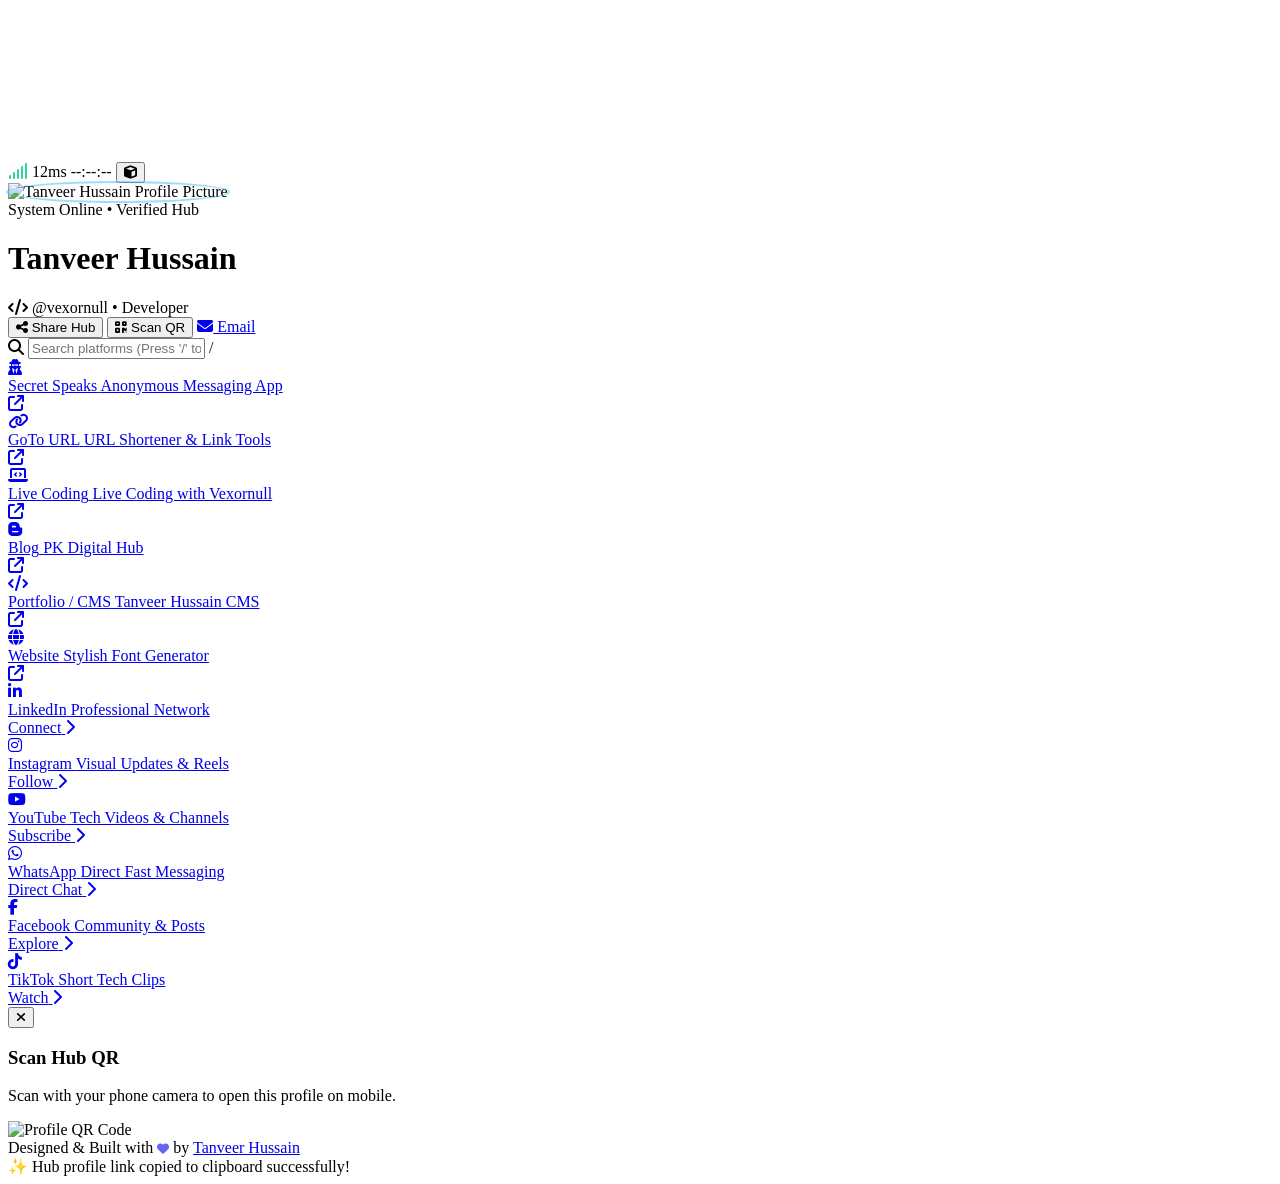
==== index.html @ c0958b60 "Add index.html for portfolio and social hub This commit adds a new HTML file for a personal portfoli" ====
<!DOCTYPE html>
<html lang="en">
<head>
    <meta charset="UTF-8">
    <meta name="viewport" content="width=device-width, initial-scale=1.0, maximum-scale=1.0, user-scalable=no, viewport-fit=cover">
    <meta name="google-site-verification" content="google5421dd5403e0362e" />
    
    <!-- SEO Crawling References -->
    <link rel="sitemap" type="application/xml" title="Sitemap" href="https://vexornull-social-media-profiles.vercel.app/sitemap.xml">

    <!-- Favicon -->
    <link rel="icon" type="image/png" href="https://vexornull.github.io/favicon/favicon.png">
    
    <!-- Complete SEO & Advanced Meta Tags -->
    <title>Tanveer Hussain (@vexornull) - Cyber Social Hub & Portfolio</title>
    <meta name="title" content="Tanveer Hussain (@vexornull) - Cyber Social Hub & Portfolio">
    <meta name="description" content="Connect with Tanveer Hussain (vexornull) across all official social media platforms, channels, and developer networks including GitHub, Facebook, Instagram, WhatsApp, YouTube, TikTok, and LinkedIn.">
    <meta name="keywords" content="Tanveer Hussain, vexornull, social links, developer portfolio, Tanveer web, GitHub vexornull, Facebook vexornull, Instagram vexornull, YouTube vexornull, LinkedIn vexornull, WhatsApp vexornull">
    <meta name="author" content="Tanveer Hussain">
    <meta name="robots" content="index, follow">
    <link rel="canonical" href="https://vexornull-social-media-profiles.vercel.app">

    <!-- Open Graph Meta Tags -->
    <meta property="og:type" content="profile">
    <meta property="og:url" content="https://vexornull-social-media-profiles.vercel.app">
    <meta property="og:title" content="Tanveer Hussain (@vexornull) - Cyber Social Hub">
    <meta property="og:description" content="Official social media profile directory and digital hub for Tanveer Hussain (@vexornull). Connect now!">
    <meta property="og:image" content="https://lh3.googleusercontent.com/d/1QBexpJ2XQtKIgVdkw2FOJU08PLC_7pmH">
    <meta property="profile:username" content="vexornull">

    <!-- Twitter Card Meta Tags -->
    <meta name="twitter:card" content="summary_large_image">
    <meta name="twitter:url" content="https://vexornull-social-media-profiles.vercel.app">
    <meta name="twitter:title" content="Tanveer Hussain (@vexornull) - Cyber Social Hub">
    <meta name="twitter:description" content="Connect with Tanveer Hussain (@vexornull) across all official channels.">
    <meta name="twitter:image" content="https://lh3.googleusercontent.com/d/1QBexpJ2XQtKIgVdkw2FOJU08PLC_7pmH">

    <!-- Schema.org Structured Data -->
    <script type="application/ld+json">
    {
      "@context": "https://schema.org",
      "@type": "Person",
      "name": "Tanveer Hussain",
      "alternateName": "vexornull",
      "url": "https://vexornull-social-media-profiles.vercel.app",
      "image": "https://lh3.googleusercontent.com/d/1QBexpJ2XQtKIgVdkw2FOJU08PLC_7pmH",
      "sameAs": [
        "https://github.com/vexornull",
        "https://facebook.com/vexornull",
        "https://instagram.com/vexornull",
        "https://youtube.com/@vexornull",
        "https://tiktok.com/@vexornull",
        "https://linkedin.com/in/vexornull"
      ],
      "jobTitle": "Web Developer",
      "worksFor": {
        "@type": "Organization",
        "name": "Tanveer Web"
      }
    }
    </script>

    <!-- FontAwesome & Google Fonts -->
    <link rel="stylesheet" href="https://cdnjs.cloudflare.com/ajax/libs/font-awesome/6.4.0/css/all.min.css">
    <link rel="preconnect" href="https://fonts.googleapis.com">
    <link rel="preconnect" href="https://fonts.gstatic.com" crossorigin>
    <link href="https://fonts.googleapis.com/css2?family=Inter:wght@300;400;500;600&family=Outfit:wght@400;500;600;700;800&family=JetBrains+Mono:wght@400;600&display=swap" rel="stylesheet">

    <!-- Linked CSS -->
    <link rel="stylesheet" href="style.css">

    <!-- Strict Rhythm-Matched Visualizer Styles -->
    <style>
        /* Profile Image Container Styling */
        .profile-img-container {
            position: relative;
            display: inline-block;
        }

        /* Primary Core Ring - Exact base fit with instant transient snap */
        .avatar-ring {
            position: absolute;
            top: -2px;
            left: -2px;
            right: -2px;
            bottom: -2px;
            border-radius: 50%;
            pointer-events: none;
            border: 2px solid rgba(56, 189, 248, 0.5);
            transition: transform 0.01s cubic-bezier(0, 0.8, 0.2, 1), box-shadow 0.01s ease-out, border-color 0.15s ease;
            will-change: transform, box-shadow, border-color;
            z-index: 3;
        }

        /* Secondary Rhythm Echo Ring */
        .avatar-ring-echo {
            position: absolute;
            top: -6px;
            left: -6px;
            right: -6px;
            bottom: -6px;
            border-radius: 50%;
            pointer-events: none;
            border: 1px dashed rgba(168, 85, 247, 0.4);
            transition: transform 0.02s cubic-bezier(0, 0.8, 0.2, 1), opacity 0.02s ease-out;
            will-change: transform, opacity;
            z-index: 2;
            opacity: 0;
        }

        /* Ambient Pulse Aura */
        .avatar-ring-aura {
            position: absolute;
            top: -12px;
            left: -12px;
            right: -12px;
            bottom: -12px;
            border-radius: 50%;
            pointer-events: none;
            border: 1px solid rgba(56, 189, 248, 0.15);
            transition: transform 0.03s ease-out, opacity 0.03s ease-out;
            z-index: 1;
            opacity: 0;
        }

        /* Active Rhythm States */
        .avatar-ring.playing {
            border-color: #38bdf8;
        }
        .avatar-ring-echo.playing {
            opacity: 0.75;
        }
        .avatar-ring-aura.playing {
            opacity: 0.4;
        }
    </style>
</head>
<body>

    <!-- Codex Credential Background Canvas & Layers -->
    <canvas id="codexCanvas" class="codex-canvas"></canvas>
    <div class="mouse-spotlight" id="mouseSpotlight"></div>
    <div class="space-vignette"></div>
    <div class="cyber-grid"></div>

    <!-- Floating Top Telemetry Bar -->
    <div class="telemetry-bar">
        <span class="tele-item"><i class="fa-solid fa-signal" style="color: #34d399;"></i> <span id="pingRate">12ms</span></span>
        <span class="tele-item" id="liveClock">--:--:--</span>
        <button class="fx-toggle" onclick="toggleEffects()" title="Toggle Matrix FX">
            <i class="fa-solid fa-cube" id="fxIcon"></i>
        </button>
    </div>

    <!-- Hidden Background Audio Player (CORS enabled for spectrum analysis) -->
    <audio id="bgMusic" autoplay loop crossorigin="anonymous" style="display: none;">
        <source src="https://files.catbox.moe/kxza27.mp3" type="audio/mpeg">
        Aapka browser audio element support nahi karta.
    </audio>

    <div class="container">
        <!-- Profile Header Component -->
        <div class="profile-card">
            <div class="profile-img-container" onclick="triggerAvatarEasterEgg()">
                <img src="https://lh3.googleusercontent.com/d/1QBexpJ2XQtKIgVdkw2FOJU08PLC_7pmH" alt="Tanveer Hussain Profile Picture">
                <div class="avatar-ring" id="avatarRing"></div>
                <div class="avatar-ring-echo" id="avatarRingEcho"></div>
                <div class="avatar-ring-aura" id="avatarRingAura"></div>
            </div>
            
            <div class="status-badge">
                <span class="status-dot"></span> <span id="statusText">System Online • Verified Hub</span>
            </div>

            <h1 class="profile-name">Tanveer Hussain</h1>
            
            <div class="profile-handle" onclick="copyHandle()" title="Click to copy handle">
                <i class="fa-solid fa-code"></i> @vexornull <span class="divider">•</span> <span id="localGreeting">Developer</span>
            </div>
            
            <!-- Quick Action Buttons -->
            <div class="action-buttons">
                <button class="btn-action" onclick="copyProfileLink()">
                    <i class="fa-solid fa-share-nodes"></i> Share Hub
                </button>
                <button class="btn-action" onclick="openQrModal()">
                    <i class="fa-solid fa-qrcode"></i> Scan QR
                </button>
                <a href="mailto:inquiry.iconnect.social@gmail.com" class="btn-action">
                    <i class="fa-solid fa-envelope"></i> Email
                </a>
            </div>
        </div>

        <!-- Real-time Link Search Bar -->
        <div class="search-box">
            <i class="fa-solid fa-magnifying-glass"></i>
            <input type="text" id="searchInput" placeholder="Search platforms (Press '/' to focus)..." onkeyup="filterLinks()">
            <span class="search-shortcut">/</span>
        </div>

        <!-- Social Media Links Directory -->
        <div class="links-list" id="linksList">
            <a href="https://secret-speaks.vercel.app/" target="_blank" rel="noopener noreferrer" class="social-link secret-speaks" data-name="secret speaks anonymous messaging web app">
                <div class="link-content">
                    <i class="fa-solid fa-user-secret brand-icon"></i>
                    <div class="link-text-group">
                        <span class="link-title">Secret Speaks</span>
                        <span class="link-subtitle">Anonymous Messaging App</span>
                    </div>
                </div>
                <div class="link-action">
                    <i class="fa-solid fa-arrow-up-right-from-square action-icon"></i>
                </div>
            </a>

            <a href="https://goto-url.vercel.app/" target="_blank" rel="noopener noreferrer" class="social-link goto-url" data-name="goto url shortener website">
                <div class="link-content">
                    <i class="fa-solid fa-link brand-icon"></i>
                    <div class="link-text-group">
                        <span class="link-title">GoTo URL</span>
                        <span class="link-subtitle">URL Shortener & Link Tools</span>
                    </div>
                </div>
                <div class="link-action">
                    <i class="fa-solid fa-arrow-up-right-from-square action-icon"></i>
                </div>
            </a>

            <a href="https://live-coding-with-vexornull.vercel.app/" target="_blank" rel="noopener noreferrer" class="social-link live-coding" data-name="live coding with vexornull website">
                <div class="link-content">
                    <i class="fa-solid fa-laptop-code brand-icon"></i>
                    <div class="link-text-group">
                        <span class="link-title">Live Coding</span>
                        <span class="link-subtitle">Live Coding with Vexornull</span>
                    </div>
                </div>
                <div class="link-action">
                    <i class="fa-solid fa-arrow-up-right-from-square action-icon"></i>
                </div>
            </a>
            
            <a href="https://pk-digitalhub.blogspot.com/" target="_blank" rel="noopener noreferrer" class="social-link blog" data-name="pk digital hub blog">
                <div class="link-content">
                    <i class="fa-brands fa-blogger-b brand-icon"></i>
                    <div class="link-text-group">
                        <span class="link-title">Blog</span>
                        <span class="link-subtitle">PK Digital Hub</span>
                    </div>
                </div>
                <div class="link-action">
                    <i class="fa-solid fa-arrow-up-right-from-square action-icon"></i>
                </div>
            </a>
            
            <a href="https://tanveer-hussain-cms.vercel.app/" target="_blank" rel="noopener noreferrer" class="social-link portfolio" data-name="tanveer hussain cms website">
                <div class="link-content">
                    <i class="fa-solid fa-code brand-icon"></i>
                    <div class="link-text-group">
                        <span class="link-title">Portfolio / CMS</span>
                        <span class="link-subtitle">Tanveer Hussain CMS</span>
                    </div>
                </div>
                <div class="link-action">
                    <i class="fa-solid fa-arrow-up-right-from-square action-icon"></i>
                </div>
            </a>

            <a href="https://stylish-font-with-vexornull.vercel.app/" target="_blank" rel="noopener noreferrer" class="social-link website" data-name="stylish font generator website">
                <div class="link-content">
                    <i class="fa-solid fa-globe brand-icon"></i>
                    <div class="link-text-group">
                        <span class="link-title">Website</span>
                        <span class="link-subtitle">Stylish Font Generator</span>
                    </div>
                </div>
                <div class="link-action">
                    <i class="fa-solid fa-arrow-up-right-from-square action-icon"></i>
                </div>
            </a>

            <a href="https://linkedin.com/in/vexornull" target="_blank" rel="noopener noreferrer" class="social-link linkedin" data-name="linkedin professional network jobs">
                <div class="link-content">
                    <i class="fa-brands fa-linkedin-in brand-icon"></i>
                    <div class="link-text-group">
                        <span class="link-title">LinkedIn</span>
                        <span class="link-subtitle">Professional Network</span>
                    </div>
                </div>
                <div class="link-right">
                    <span class="badge-action">Connect</span>
                    <i class="fa-solid fa-chevron-right link-arrow"></i>
                </div>
            </a>

            <a href="https://instagram.com/vexornull" target="_blank" rel="noopener noreferrer" class="social-link instagram" data-name="instagram photos reels visual updates">
                <div class="link-content">
                    <i class="fa-brands fa-instagram brand-icon"></i>
                    <div class="link-text-group">
                        <span class="link-title">Instagram</span>
                        <span class="link-subtitle">Visual Updates & Reels</span>
                    </div>
                </div>
                <div class="link-right">
                    <span class="badge-action">Follow</span>
                    <i class="fa-solid fa-chevron-right link-arrow"></i>
                </div>
            </a>

            <a href="https://youtube.com/@vexornull" target="_blank" rel="noopener noreferrer" class="social-link youtube" data-name="youtube videos media channels">
                <div class="link-content">
                    <i class="fa-brands fa-youtube brand-icon"></i>
                    <div class="link-text-group">
                        <span class="link-title">YouTube</span>
                        <span class="link-subtitle">Tech Videos & Channels</span>
                    </div>
                </div>
                <div class="link-right">
                    <span class="badge-action">Subscribe</span>
                    <i class="fa-solid fa-chevron-right link-arrow"></i>
                </div>
            </a>

            <a href="https://wa.me/+923229522470" target="_blank" rel="noopener noreferrer" class="social-link whatsapp" data-name="whatsapp chat direct contact message">
                <div class="link-content">
                    <i class="fa-brands fa-whatsapp brand-icon"></i>
                    <div class="link-text-group">
                        <span class="link-title">WhatsApp</span>
                        <span class="link-subtitle">Direct Fast Messaging</span>
                    </div>
                </div>
                <div class="link-right">
                    <span class="badge-action">Direct Chat</span>
                    <i class="fa-solid fa-chevron-right link-arrow"></i>
                </div>
            </a>

            <a href="https://facebook.com/vexornull" target="_blank" rel="noopener noreferrer" class="social-link facebook" data-name="facebook community feed posts">
                <div class="link-content">
                    <i class="fa-brands fa-facebook-f brand-icon"></i>
                    <div class="link-text-group">
                        <span class="link-title">Facebook</span>
                        <span class="link-subtitle">Community & Posts</span>
                    </div>
                </div>
                <div class="link-right">
                    <span class="badge-action">Explore</span>
                    <i class="fa-solid fa-chevron-right link-arrow"></i>
                </div>
            </a>

            <a href="https://tiktok.com/@vexornull" target="_blank" rel="noopener noreferrer" class="social-link tiktok" data-name="tiktok short clips videos">
                <div class="link-content">
                    <i class="fa-brands fa-tiktok brand-icon"></i>
                    <div class="link-text-group">
                        <span class="link-title">TikTok</span>
                        <span class="link-subtitle">Short Tech Clips</span>
                    </div>
                </div>
                <div class="link-right">
                    <span class="badge-action">Watch</span>
                    <i class="fa-solid fa-chevron-right link-arrow"></i>
                </div>
            </a>

            <!-- Fallback No Results Message -->
            <div id="noResults" class="no-results" style="display: none;">
                <i class="fa-solid fa-ghost"></i>
                <p>No platform matching your query found.</p>
            </div>
        </div>
    </div>

    <!-- QR Code Modal -->
    <div id="qrModal" class="modal-overlay" onclick="closeQrModal(event)">
        <div class="modal-card">
            <button class="modal-close" onclick="closeQrModal(event)"><i class="fa-solid fa-xmark"></i></button>
            <h3>Scan Hub QR</h3>
            <p>Scan with your phone camera to open this profile on mobile.</p>
            <div class="qr-box">
                <img id="qrImage" src="" alt="Profile QR Code">
            </div>
        </div>
    </div>

    <!-- Footer Credit -->
    <footer>
        Designed & Built with <i class="fa-solid fa-heart" style="color: #6366f1; font-size: 0.75rem;"></i> by <a href="https://instagram.com/vexornull" target="_blank" rel="noopener noreferrer">Tanveer Hussain</a>
    </footer>

    <!-- Toast Alert Notification -->
    <div id="toast" class="toast">✨ Hub profile link copied to clipboard successfully!</div>

    <!-- Linked External Script -->
    <script src="script.js"></script>

    <!-- Instant Rhythm-Matched Audio Visualizer Script -->
    <script>
        const audio = document.getElementById('bgMusic');
        const avatarRing = document.getElementById('avatarRing');
        const avatarRingEcho = document.getElementById('avatarRingEcho');
        const avatarRingAura = document.getElementById('avatarRingAura');

        let audioCtx, analyser, dataArray, source, isAudioInitialized = false;
        let currentScale = 1;
        let currentEchoScale = 1;
        let currentAuraScale = 1;

        function initAudioVisualizer() {
            if (isAudioInitialized) return;
            try {
                const AudioContext = window.AudioContext || window.webkitAudioContext;
                audioCtx = new AudioContext();
                
                analyser = audioCtx.createAnalyser();
                source = audioCtx.createMediaElementSource(audio);
                
                source.connect(analyser);
                analyser.connect(audioCtx.destination);
                
                // Fast FFT size and low smoothing for zero-lag rhythm match
                analyser.fftSize = 128;
                analyser.smoothingTimeConstant = 0.25; 
                
                const bufferLength = analyser.frequencyBinCount;
                dataArray = new Uint8Array(bufferLength);
                
                isAudioInitialized = true;
                visualizeRhythmSync();
            } catch (e) {
                console.log("Audio Context initialization error:", e);
            }
        }

        function visualizeRhythmSync() {
            if (!audio.paused && analyser) {
                analyser.getByteFrequencyData(dataArray);
                
                // Target exact bass/kick frequency bins (0 to 4) for direct rhythm match
                let bassSum = 0;
                let bassRange = 4;
                for (let i = 0; i < bassRange; i++) {
                    bassSum += dataArray[i];
                }
                let bassAvg = bassSum / bassRange;
                
                // Mid frequencies for color shift
                let midSum = 0;
                for (let i = 8; i < 20; i++) {
                    midSum += dataArray[i];
                }
                let midAvg = midSum / 12;

                // Direct responsive scaling (Instant snap on beat hit, quick recovery)
                let targetScale = 1 + (bassAvg / 255) * 0.16;
                let targetEchoScale = 1 + (bassAvg / 255) * 0.24;
                let targetAuraScale = 1 + (bassAvg / 255) * 0.32;

                // Fast attack, smooth decay (Ensures exact beat alignment)
                let attackFactor = 0.7; // Fast jump
                let decayFactor = 0.25;  // Smooth return

                currentScale += (targetScale - currentScale) * (targetScale > currentScale ? attackFactor : decayFactor);
                currentEchoScale += (targetEchoScale - currentEchoScale) * (targetEchoScale > currentEchoScale ? attackFactor : decayFactor);
                currentAuraScale += (targetAuraScale - currentAuraScale) * (targetAuraScale > currentAuraScale ? attackFactor : decayFactor);

                // Aesthetic Electric Cyan & Violet Color Sync
                let red = Math.floor(56 + (midAvg / 255) * 90);
                let green = Math.floor(189 - (midAvg / 255) * 60);
                let blue = Math.floor(248);
                let rhythmColor = `rgb(${red}, ${green}, ${blue})`;

                let shadowBlur = 6 + (bassAvg / 255) * 22;
                let opacity = 0.5 + (bassAvg / 255) * 0.5;

                // Apply to Core Ring
                avatarRing.style.transform = `scale(${currentScale})`;
                avatarRing.style.borderColor = rhythmColor;
                avatarRing.style.boxShadow = `
                    0 0 ${shadowBlur}px rgba(${red}, ${green}, ${blue}, ${opacity}), 
                    0 0 ${shadowBlur * 1.5}px rgba(168, 85, 247, ${opacity * 0.6}),
                    inset 0 0 ${shadowBlur * 0.3}px rgba(${red}, ${green}, ${blue}, ${opacity * 0.5})
                `;
                avatarRing.classList.add('playing');

                // Apply to Echo Ring
                avatarRingEcho.style.transform = `scale(${currentEchoScale})`;
                avatarRingEcho.style.borderColor = `rgba(168, 85, 247, ${opacity * 0.7})`;
                avatarRingEcho.classList.add('playing');

                // Apply to Aura
                avatarRingAura.style.transform = `scale(${currentAuraScale})`;
                avatarRingAura.style.borderColor = `rgba(${red}, ${green}, ${blue}, ${opacity * 0.35})`;
                avatarRingAura.classList.add('playing');
            } else {
                currentScale += (1 - currentScale) * 0.1;
                currentEchoScale += (1 - currentEchoScale) * 0.1;
                currentAuraScale += (1 - currentAuraScale) * 0.1;

                avatarRing.style.transform = `scale(${currentScale})`;
                avatarRing.style.boxShadow = 'none';
                avatarRing.style.borderColor = 'rgba(56, 189, 248, 0.5)';
                avatarRing.classList.remove('playing');

                avatarRingEcho.style.transform = `scale(${currentEchoScale})`;
                avatarRingEcho.classList.remove('playing');

                avatarRingAura.style.transform = `scale(${currentAuraScale})`;
                avatarRingAura.classList.remove('playing');
            }
            
            requestAnimationFrame(visualizeRhythmSync);
        }

        audio.addEventListener('play', () => {
            if (audioCtx && audioCtx.state === 'suspended') {
                audioCtx.resume();
            }
            initAudioVisualizer();
        });

        window.addEventListener('DOMContentLoaded', () => {
            audio.volume = 0.8;
            audio.play().then(() => {
                initAudioVisualizer();
            }).catch(() => {
                console.log("Autoplay waiting for user interaction.");
            });
        });

        document.body.addEventListener('click', function once() {
            if (audio.paused) {
                audio.play().then(() => {
                    initAudioVisualizer();
                });
            } else if (audioCtx && audioCtx.state === 'suspended') {
                audioCtx.resume();
            }
        }, { once: true });
    </script>
</body>
</html>
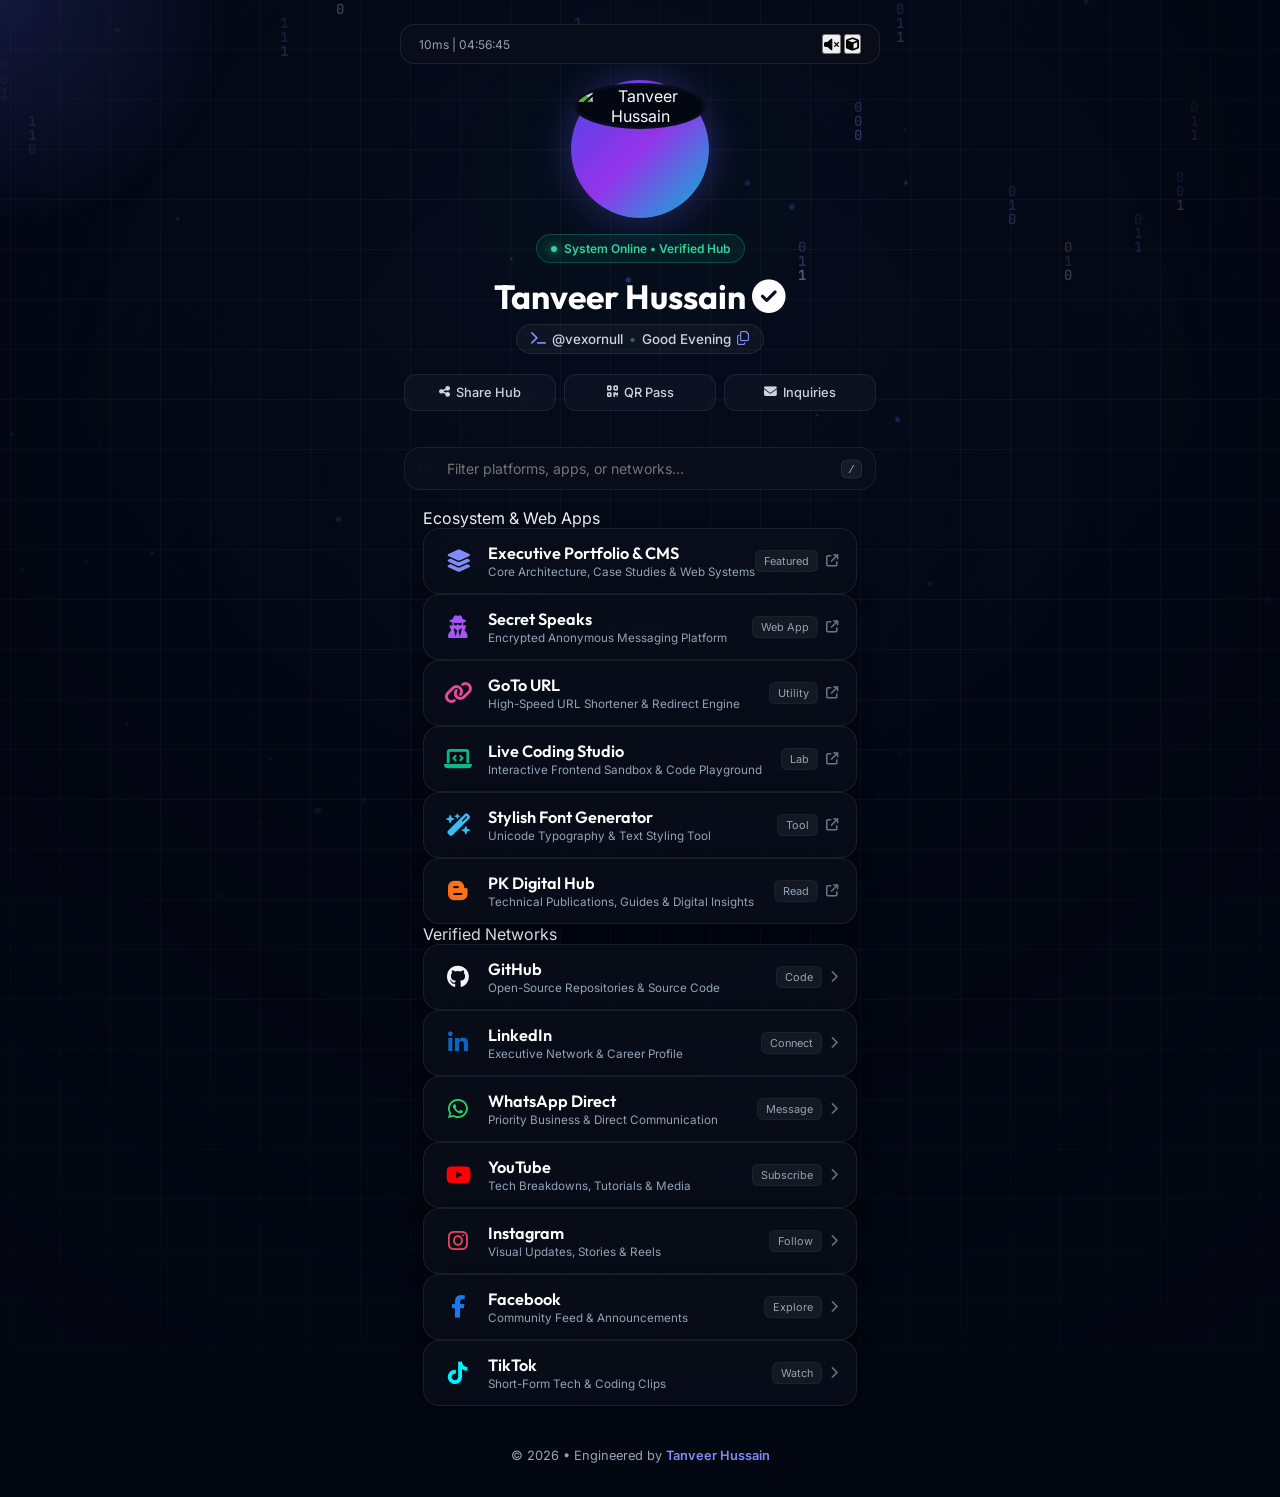
==== commit eb9597ca: "Update print statement from 'Hello' to 'Goodbye'" ====
--- a/index.html
+++ b/index.html
@@ -2,37 +2,36 @@
 <html lang="en">
 <head>
     <meta charset="UTF-8">
-    <meta name="viewport" content="width=device-width, initial-scale=1.0, maximum-scale=1.0, user-scalable=no, viewport-fit=cover">
+    <meta name="viewport" content="width=device-width, initial-scale=1.0, viewport-fit=cover">
+    <meta name="theme-color" content="#030712">
     <meta name="google-site-verification" content="google5421dd5403e0362e" />
-    
-    <!-- SEO Crawling References -->
+
+    <!-- SEO Crawling & Canonical References -->
     <link rel="sitemap" type="application/xml" title="Sitemap" href="https://vexornull-social-media-profiles.vercel.app/sitemap.xml">
-
-    <!-- Favicon -->
+    <link rel="canonical" href="https://vexornull-social-media-profiles.vercel.app">
     <link rel="icon" type="image/png" href="https://vexornull.github.io/favicon/favicon.png">
-    
-    <!-- Complete SEO & Advanced Meta Tags -->
-    <title>Tanveer Hussain (@vexornull) - Cyber Social Hub & Portfolio</title>
-    <meta name="title" content="Tanveer Hussain (@vexornull) - Cyber Social Hub & Portfolio">
-    <meta name="description" content="Connect with Tanveer Hussain (vexornull) across all official social media platforms, channels, and developer networks including GitHub, Facebook, Instagram, WhatsApp, YouTube, TikTok, and LinkedIn.">
-    <meta name="keywords" content="Tanveer Hussain, vexornull, social links, developer portfolio, Tanveer web, GitHub vexornull, Facebook vexornull, Instagram vexornull, YouTube vexornull, LinkedIn vexornull, WhatsApp vexornull">
+
+    <!-- Primary Meta Tags -->
+    <title>Tanveer Hussain (@vexornull) — Executive Digital Hub & Portfolio</title>
+    <meta name="title" content="Tanveer Hussain (@vexornull) — Executive Digital Hub & Portfolio">
+    <meta name="description" content="Official digital directory, web applications, and verified social channels of Tanveer Hussain (@vexornull). Connect on GitHub, LinkedIn, YouTube, Instagram, and WhatsApp.">
+    <meta name="keywords" content="Tanveer Hussain, vexornull, developer portfolio, web developer, GitHub vexornull, LinkedIn vexornull, Secret Speaks, GoTo URL, Live Coding">
     <meta name="author" content="Tanveer Hussain">
     <meta name="robots" content="index, follow">
-    <link rel="canonical" href="https://vexornull-social-media-profiles.vercel.app">
-
-    <!-- Open Graph Meta Tags -->
+
+    <!-- Open Graph / Facebook -->
     <meta property="og:type" content="profile">
     <meta property="og:url" content="https://vexornull-social-media-profiles.vercel.app">
-    <meta property="og:title" content="Tanveer Hussain (@vexornull) - Cyber Social Hub">
-    <meta property="og:description" content="Official social media profile directory and digital hub for Tanveer Hussain (@vexornull). Connect now!">
+    <meta property="og:title" content="Tanveer Hussain (@vexornull) — Executive Digital Hub">
+    <meta property="og:description" content="Verified digital ecosystem, web apps, and official social channels for Tanveer Hussain (@vexornull).">
     <meta property="og:image" content="https://lh3.googleusercontent.com/d/1QBexpJ2XQtKIgVdkw2FOJU08PLC_7pmH">
     <meta property="profile:username" content="vexornull">
 
-    <!-- Twitter Card Meta Tags -->
+    <!-- Twitter Card -->
     <meta name="twitter:card" content="summary_large_image">
     <meta name="twitter:url" content="https://vexornull-social-media-profiles.vercel.app">
-    <meta name="twitter:title" content="Tanveer Hussain (@vexornull) - Cyber Social Hub">
-    <meta name="twitter:description" content="Connect with Tanveer Hussain (@vexornull) across all official channels.">
+    <meta name="twitter:title" content="Tanveer Hussain (@vexornull) — Executive Digital Hub">
+    <meta name="twitter:description" content="Connect with Tanveer Hussain (@vexornull) across official platforms and web projects.">
     <meta name="twitter:image" content="https://lh3.googleusercontent.com/d/1QBexpJ2XQtKIgVdkw2FOJU08PLC_7pmH">
 
     <!-- Schema.org Structured Data -->
@@ -46,13 +45,13 @@
       "image": "https://lh3.googleusercontent.com/d/1QBexpJ2XQtKIgVdkw2FOJU08PLC_7pmH",
       "sameAs": [
         "https://github.com/vexornull",
+        "https://linkedin.com/in/vexornull",
+        "https://youtube.com/@vexornull",
+        "https://instagram.com/vexornull",
         "https://facebook.com/vexornull",
-        "https://instagram.com/vexornull",
-        "https://youtube.com/@vexornull",
-        "https://tiktok.com/@vexornull",
-        "https://linkedin.com/in/vexornull"
+        "https://tiktok.com/@vexornull"
       ],
-      "jobTitle": "Web Developer",
+      "jobTitle": "Web Developer & Digital Creator",
       "worksFor": {
         "@type": "Organization",
         "name": "Tanveer Web"
@@ -60,483 +59,341 @@
     }
     </script>
 
-    <!-- FontAwesome & Google Fonts -->
-    <link rel="stylesheet" href="https://cdnjs.cloudflare.com/ajax/libs/font-awesome/6.4.0/css/all.min.css">
+    <!-- Icons & Typography -->
+    <link rel="stylesheet" href="https://cdnjs.cloudflare.com/ajax/libs/font-awesome/6.5.1/css/all.min.css">
     <link rel="preconnect" href="https://fonts.googleapis.com">
     <link rel="preconnect" href="https://fonts.gstatic.com" crossorigin>
-    <link href="https://fonts.googleapis.com/css2?family=Inter:wght@300;400;500;600&family=Outfit:wght@400;500;600;700;800&family=JetBrains+Mono:wght@400;600&display=swap" rel="stylesheet">
-
-    <!-- Linked CSS -->
+    <link href="https://fonts.googleapis.com/css2?family=Inter:wght@400;500;600&family=Outfit:wght@500;600;700;800&family=JetBrains+Mono:wght@400;500;600&display=swap" rel="stylesheet">
+
+    <!-- Stylesheet -->
     <link rel="stylesheet" href="style.css">
-
-    <!-- Strict Rhythm-Matched Visualizer Styles -->
-    <style>
-        /* Profile Image Container Styling */
-        .profile-img-container {
-            position: relative;
-            display: inline-block;
-        }
-
-        /* Primary Core Ring - Exact base fit with instant transient snap */
-        .avatar-ring {
-            position: absolute;
-            top: -2px;
-            left: -2px;
-            right: -2px;
-            bottom: -2px;
-            border-radius: 50%;
-            pointer-events: none;
-            border: 2px solid rgba(56, 189, 248, 0.5);
-            transition: transform 0.01s cubic-bezier(0, 0.8, 0.2, 1), box-shadow 0.01s ease-out, border-color 0.15s ease;
-            will-change: transform, box-shadow, border-color;
-            z-index: 3;
-        }
-
-        /* Secondary Rhythm Echo Ring */
-        .avatar-ring-echo {
-            position: absolute;
-            top: -6px;
-            left: -6px;
-            right: -6px;
-            bottom: -6px;
-            border-radius: 50%;
-            pointer-events: none;
-            border: 1px dashed rgba(168, 85, 247, 0.4);
-            transition: transform 0.02s cubic-bezier(0, 0.8, 0.2, 1), opacity 0.02s ease-out;
-            will-change: transform, opacity;
-            z-index: 2;
-            opacity: 0;
-        }
-
-        /* Ambient Pulse Aura */
-        .avatar-ring-aura {
-            position: absolute;
-            top: -12px;
-            left: -12px;
-            right: -12px;
-            bottom: -12px;
-            border-radius: 50%;
-            pointer-events: none;
-            border: 1px solid rgba(56, 189, 248, 0.15);
-            transition: transform 0.03s ease-out, opacity 0.03s ease-out;
-            z-index: 1;
-            opacity: 0;
-        }
-
-        /* Active Rhythm States */
-        .avatar-ring.playing {
-            border-color: #38bdf8;
-        }
-        .avatar-ring-echo.playing {
-            opacity: 0.75;
-        }
-        .avatar-ring-aura.playing {
-            opacity: 0.4;
-        }
-    </style>
 </head>
 <body>
 
-    <!-- Codex Credential Background Canvas & Layers -->
-    <canvas id="codexCanvas" class="codex-canvas"></canvas>
-    <div class="mouse-spotlight" id="mouseSpotlight"></div>
-    <div class="space-vignette"></div>
-    <div class="cyber-grid"></div>
-
-    <!-- Floating Top Telemetry Bar -->
-    <div class="telemetry-bar">
-        <span class="tele-item"><i class="fa-solid fa-signal" style="color: #34d399;"></i> <span id="pingRate">12ms</span></span>
-        <span class="tele-item" id="liveClock">--:--:--</span>
-        <button class="fx-toggle" onclick="toggleEffects()" title="Toggle Matrix FX">
-            <i class="fa-solid fa-cube" id="fxIcon"></i>
-        </button>
-    </div>
-
-    <!-- Hidden Background Audio Player (CORS enabled for spectrum analysis) -->
-    <audio id="bgMusic" autoplay loop crossorigin="anonymous" style="display: none;">
+    <!-- Ambient Background Layers -->
+    <canvas id="codexCanvas" class="codex-canvas" aria-hidden="true"></canvas>
+    <div class="mouse-spotlight" id="mouseSpotlight" aria-hidden="true"></div>
+    <div class="space-vignette" aria-hidden="true"></div>
+    <div class="cyber-grid" aria-hidden="true"></div>
+
+    <!-- Hidden Background Audio (CORS Enabled for Spectrum Sync) -->
+    <audio id="bgMusic" loop crossorigin="anonymous" preload="auto">
         <source src="https://files.catbox.moe/kxza27.mp3" type="audio/mpeg">
-        Aapka browser audio element support nahi karta.
     </audio>
 
-    <div class="container">
-        <!-- Profile Header Component -->
-        <div class="profile-card">
-            <div class="profile-img-container" onclick="triggerAvatarEasterEgg()">
-                <img src="https://lh3.googleusercontent.com/d/1QBexpJ2XQtKIgVdkw2FOJU08PLC_7pmH" alt="Tanveer Hussain Profile Picture">
+    <!-- Top Executive Telemetry Bar -->
+    <header class="telemetry-bar">
+        <div class="tele-group">
+            <span class="tele-item" title="System Latency">
+                <span class="pulse-indicator"></span>
+                <span id="pingRate">12ms</span>
+            </span>
+            <span class="tele-divider">|</span>
+            <span class="tele-item" id="liveClock">--:--:--</span>
+        </div>
+
+        <div class="tele-controls">
+            <button type="button" class="tele-btn" id="audioToggleBtn" onclick="toggleAudio()" title="Toggle Ambient Audio" aria-label="Toggle Ambient Audio">
+                <i class="fa-solid fa-volume-xmark" id="audioIcon"></i>
+            </button>
+            <button type="button" class="tele-btn" id="fxToggleBtn" onclick="toggleEffects()" title="Toggle Background Matrix" aria-label="Toggle Background Matrix">
+                <i class="fa-solid fa-cube" id="fxIcon"></i>
+            </button>
+        </div>
+    </header>
+
+    <main class="container">
+        <!-- Executive Profile Identity Card -->
+        <section class="profile-card" aria-label="Profile Overview">
+            <div class="profile-img-container" onclick="triggerAvatarEasterEgg()" role="button" tabindex="0" aria-label="Tanveer Hussain Avatar">
+                <img src="https://lh3.googleusercontent.com/d/1QBexpJ2XQtKIgVdkw2FOJU08PLC_7pmH" alt="Tanveer Hussain" loading="eager">
                 <div class="avatar-ring" id="avatarRing"></div>
                 <div class="avatar-ring-echo" id="avatarRingEcho"></div>
                 <div class="avatar-ring-aura" id="avatarRingAura"></div>
             </div>
-            
+
             <div class="status-badge">
-                <span class="status-dot"></span> <span id="statusText">System Online • Verified Hub</span>
-            </div>
-
-            <h1 class="profile-name">Tanveer Hussain</h1>
-            
-            <div class="profile-handle" onclick="copyHandle()" title="Click to copy handle">
-                <i class="fa-solid fa-code"></i> @vexornull <span class="divider">•</span> <span id="localGreeting">Developer</span>
-            </div>
-            
-            <!-- Quick Action Buttons -->
+                <span class="status-dot"></span>
+                <span id="statusText">System Online • Verified Hub</span>
+            </div>
+
+            <h1 class="profile-name">
+                Tanveer Hussain
+                <i class="fa-solid fa-circle-check verified-tick" title="Verified Profile"></i>
+            </h1>
+
+            <button type="button" class="profile-handle" onclick="copyHandle()" title="Click to copy @vexornull">
+                <i class="fa-solid fa-terminal"></i>
+                <span>@vexornull</span>
+                <span class="divider">•</span>
+                <span id="localGreeting">Web Developer</span>
+                <i class="fa-regular fa-copy copy-mini"></i>
+            </button>
+
+            <!-- Primary Quick Actions -->
             <div class="action-buttons">
-                <button class="btn-action" onclick="copyProfileLink()">
-                    <i class="fa-solid fa-share-nodes"></i> Share Hub
+                <button type="button" class="btn-action" onclick="copyProfileLink()">
+                    <i class="fa-solid fa-share-nodes"></i>
+                    <span>Share Hub</span>
                 </button>
-                <button class="btn-action" onclick="openQrModal()">
-                    <i class="fa-solid fa-qrcode"></i> Scan QR
+                <button type="button" class="btn-action" onclick="openQrModal()">
+                    <i class="fa-solid fa-qrcode"></i>
+                    <span>QR Pass</span>
                 </button>
                 <a href="mailto:inquiry.iconnect.social@gmail.com" class="btn-action">
-                    <i class="fa-solid fa-envelope"></i> Email
-                </a>
-            </div>
-        </div>
-
-        <!-- Real-time Link Search Bar -->
+                    <i class="fa-solid fa-envelope"></i>
+                    <span>Inquiries</span>
+                </a>
+            </div>
+        </section>
+
+        <!-- Instant Directory Filter -->
         <div class="search-box">
-            <i class="fa-solid fa-magnifying-glass"></i>
-            <input type="text" id="searchInput" placeholder="Search platforms (Press '/' to focus)..." onkeyup="filterLinks()">
-            <span class="search-shortcut">/</span>
-        </div>
-
-        <!-- Social Media Links Directory -->
-        <div class="links-list" id="linksList">
-            <a href="https://secret-speaks.vercel.app/" target="_blank" rel="noopener noreferrer" class="social-link secret-speaks" data-name="secret speaks anonymous messaging web app">
-                <div class="link-content">
-                    <i class="fa-solid fa-user-secret brand-icon"></i>
-                    <div class="link-text-group">
-                        <span class="link-title">Secret Speaks</span>
-                        <span class="link-subtitle">Anonymous Messaging App</span>
-                    </div>
+            <i class="fa-solid fa-magnifying-glass search-icon"></i>
+            <input type="text" id="searchInput" placeholder="Filter platforms, apps, or networks..." autocomplete="off" aria-label="Filter links">
+            <button type="button" id="clearSearchBtn" class="clear-search" onclick="clearSearch()" aria-label="Clear search" style="display: none;">
+                <i class="fa-solid fa-xmark"></i>
+            </button>
+            <span class="search-shortcut" id="searchShortcut">/</span>
+        </div>
+
+        <!-- Categorized Directory -->
+        <div class="directory-wrapper" id="linksList">
+
+            <!-- Category 1: Featured Web Products & Ecosystems -->
+            <div class="link-section" data-section>
+                <div class="section-header">
+                    <span>Ecosystem & Web Apps</span>
+                    <span class="section-line"></span>
                 </div>
-                <div class="link-action">
-                    <i class="fa-solid fa-arrow-up-right-from-square action-icon"></i>
+
+                <a href="https://tanveer-hussain-cms.vercel.app/" target="_blank" rel="noopener noreferrer" class="social-link portfolio" data-keywords="portfolio cms tanveer hussain projects showcase">
+                    <div class="link-content">
+                        <div class="icon-box"><i class="fa-solid fa-layer-group brand-icon"></i></div>
+                        <div class="link-text-group">
+                            <span class="link-title">Executive Portfolio & CMS</span>
+                            <span class="link-subtitle">Core Architecture, Case Studies & Web Systems</span>
+                        </div>
+                    </div>
+                    <div class="link-right">
+                        <span class="badge-action">Featured</span>
+                        <i class="fa-solid fa-arrow-up-right-from-square link-arrow"></i>
+                    </div>
+                </a>
+
+                <a href="https://secret-speaks.vercel.app/" target="_blank" rel="noopener noreferrer" class="social-link secret-speaks" data-keywords="secret speaks anonymous messaging web app chat">
+                    <div class="link-content">
+                        <div class="icon-box"><i class="fa-solid fa-user-secret brand-icon"></i></div>
+                        <div class="link-text-group">
+                            <span class="link-title">Secret Speaks</span>
+                            <span class="link-subtitle">Encrypted Anonymous Messaging Platform</span>
+                        </div>
+                    </div>
+                    <div class="link-right">
+                        <span class="badge-action">Web App</span>
+                        <i class="fa-solid fa-arrow-up-right-from-square link-arrow"></i>
+                    </div>
+                </a>
+
+                <a href="https://goto-url.vercel.app/" target="_blank" rel="noopener noreferrer" class="social-link goto-url" data-keywords="goto url shortener link management analytics">
+                    <div class="link-content">
+                        <div class="icon-box"><i class="fa-solid fa-link brand-icon"></i></div>
+                        <div class="link-text-group">
+                            <span class="link-title">GoTo URL</span>
+                            <span class="link-subtitle">High-Speed URL Shortener & Redirect Engine</span>
+                        </div>
+                    </div>
+                    <div class="link-right">
+                        <span class="badge-action">Utility</span>
+                        <i class="fa-solid fa-arrow-up-right-from-square link-arrow"></i>
+                    </div>
+                </a>
+
+                <a href="https://live-coding-with-vexornull.vercel.app/" target="_blank" rel="noopener noreferrer" class="social-link live-coding" data-keywords="live coding with vexornull ide sandbox">
+                    <div class="link-content">
+                        <div class="icon-box"><i class="fa-solid fa-laptop-code brand-icon"></i></div>
+                        <div class="link-text-group">
+                            <span class="link-title">Live Coding Studio</span>
+                            <span class="link-subtitle">Interactive Frontend Sandbox & Code Playground</span>
+                        </div>
+                    </div>
+                    <div class="link-right">
+                        <span class="badge-action">Lab</span>
+                        <i class="fa-solid fa-arrow-up-right-from-square link-arrow"></i>
+                    </div>
+                </a>
+
+                <a href="https://stylish-font-with-vexornull.vercel.app/" target="_blank" rel="noopener noreferrer" class="social-link website" data-keywords="stylish font generator unicode typography text">
+                    <div class="link-content">
+                        <div class="icon-box"><i class="fa-solid fa-wand-magic-sparkles brand-icon"></i></div>
+                        <div class="link-text-group">
+                            <span class="link-title">Stylish Font Generator</span>
+                            <span class="link-subtitle">Unicode Typography & Text Styling Tool</span>
+                        </div>
+                    </div>
+                    <div class="link-right">
+                        <span class="badge-action">Tool</span>
+                        <i class="fa-solid fa-arrow-up-right-from-square link-arrow"></i>
+                    </div>
+                </a>
+
+                <a href="https://pk-digitalhub.blogspot.com/" target="_blank" rel="noopener noreferrer" class="social-link blog" data-keywords="pk digital hub blog articles tech insights">
+                    <div class="link-content">
+                        <div class="icon-box"><i class="fa-brands fa-blogger-b brand-icon"></i></div>
+                        <div class="link-text-group">
+                            <span class="link-title">PK Digital Hub</span>
+                            <span class="link-subtitle">Technical Publications, Guides & Digital Insights</span>
+                        </div>
+                    </div>
+                    <div class="link-right">
+                        <span class="badge-action">Read</span>
+                        <i class="fa-solid fa-arrow-up-right-from-square link-arrow"></i>
+                    </div>
+                </a>
+            </div>
+
+            <!-- Category 2: Official Developer & Social Channels -->
+            <div class="link-section" data-section>
+                <div class="section-header">
+                    <span>Verified Networks</span>
+                    <span class="section-line"></span>
                 </div>
-            </a>
-
-            <a href="https://goto-url.vercel.app/" target="_blank" rel="noopener noreferrer" class="social-link goto-url" data-name="goto url shortener website">
-                <div class="link-content">
-                    <i class="fa-solid fa-link brand-icon"></i>
-                    <div class="link-text-group">
-                        <span class="link-title">GoTo URL</span>
-                        <span class="link-subtitle">URL Shortener & Link Tools</span>
-                    </div>
-                </div>
-                <div class="link-action">
-                    <i class="fa-solid fa-arrow-up-right-from-square action-icon"></i>
-                </div>
-            </a>
-
-            <a href="https://live-coding-with-vexornull.vercel.app/" target="_blank" rel="noopener noreferrer" class="social-link live-coding" data-name="live coding with vexornull website">
-                <div class="link-content">
-                    <i class="fa-solid fa-laptop-code brand-icon"></i>
-                    <div class="link-text-group">
-                        <span class="link-title">Live Coding</span>
-                        <span class="link-subtitle">Live Coding with Vexornull</span>
-                    </div>
-                </div>
-                <div class="link-action">
-                    <i class="fa-solid fa-arrow-up-right-from-square action-icon"></i>
-                </div>
-            </a>
-            
-            <a href="https://pk-digitalhub.blogspot.com/" target="_blank" rel="noopener noreferrer" class="social-link blog" data-name="pk digital hub blog">
-                <div class="link-content">
-                    <i class="fa-brands fa-blogger-b brand-icon"></i>
-                    <div class="link-text-group">
-                        <span class="link-title">Blog</span>
-                        <span class="link-subtitle">PK Digital Hub</span>
-                    </div>
-                </div>
-                <div class="link-action">
-                    <i class="fa-solid fa-arrow-up-right-from-square action-icon"></i>
-                </div>
-            </a>
-            
-            <a href="https://tanveer-hussain-cms.vercel.app/" target="_blank" rel="noopener noreferrer" class="social-link portfolio" data-name="tanveer hussain cms website">
-                <div class="link-content">
-                    <i class="fa-solid fa-code brand-icon"></i>
-                    <div class="link-text-group">
-                        <span class="link-title">Portfolio / CMS</span>
-                        <span class="link-subtitle">Tanveer Hussain CMS</span>
-                    </div>
-                </div>
-                <div class="link-action">
-                    <i class="fa-solid fa-arrow-up-right-from-square action-icon"></i>
-                </div>
-            </a>
-
-            <a href="https://stylish-font-with-vexornull.vercel.app/" target="_blank" rel="noopener noreferrer" class="social-link website" data-name="stylish font generator website">
-                <div class="link-content">
-                    <i class="fa-solid fa-globe brand-icon"></i>
-                    <div class="link-text-group">
-                        <span class="link-title">Website</span>
-                        <span class="link-subtitle">Stylish Font Generator</span>
-                    </div>
-                </div>
-                <div class="link-action">
-                    <i class="fa-solid fa-arrow-up-right-from-square action-icon"></i>
-                </div>
-            </a>
-
-            <a href="https://linkedin.com/in/vexornull" target="_blank" rel="noopener noreferrer" class="social-link linkedin" data-name="linkedin professional network jobs">
-                <div class="link-content">
-                    <i class="fa-brands fa-linkedin-in brand-icon"></i>
-                    <div class="link-text-group">
-                        <span class="link-title">LinkedIn</span>
-                        <span class="link-subtitle">Professional Network</span>
-                    </div>
-                </div>
-                <div class="link-right">
-                    <span class="badge-action">Connect</span>
-                    <i class="fa-solid fa-chevron-right link-arrow"></i>
-                </div>
-            </a>
-
-            <a href="https://instagram.com/vexornull" target="_blank" rel="noopener noreferrer" class="social-link instagram" data-name="instagram photos reels visual updates">
-                <div class="link-content">
-                    <i class="fa-brands fa-instagram brand-icon"></i>
-                    <div class="link-text-group">
-                        <span class="link-title">Instagram</span>
-                        <span class="link-subtitle">Visual Updates & Reels</span>
-                    </div>
-                </div>
-                <div class="link-right">
-                    <span class="badge-action">Follow</span>
-                    <i class="fa-solid fa-chevron-right link-arrow"></i>
-                </div>
-            </a>
-
-            <a href="https://youtube.com/@vexornull" target="_blank" rel="noopener noreferrer" class="social-link youtube" data-name="youtube videos media channels">
-                <div class="link-content">
-                    <i class="fa-brands fa-youtube brand-icon"></i>
-                    <div class="link-text-group">
-                        <span class="link-title">YouTube</span>
-                        <span class="link-subtitle">Tech Videos & Channels</span>
-                    </div>
-                </div>
-                <div class="link-right">
-                    <span class="badge-action">Subscribe</span>
-                    <i class="fa-solid fa-chevron-right link-arrow"></i>
-                </div>
-            </a>
-
-            <a href="https://wa.me/+923229522470" target="_blank" rel="noopener noreferrer" class="social-link whatsapp" data-name="whatsapp chat direct contact message">
-                <div class="link-content">
-                    <i class="fa-brands fa-whatsapp brand-icon"></i>
-                    <div class="link-text-group">
-                        <span class="link-title">WhatsApp</span>
-                        <span class="link-subtitle">Direct Fast Messaging</span>
-                    </div>
-                </div>
-                <div class="link-right">
-                    <span class="badge-action">Direct Chat</span>
-                    <i class="fa-solid fa-chevron-right link-arrow"></i>
-                </div>
-            </a>
-
-            <a href="https://facebook.com/vexornull" target="_blank" rel="noopener noreferrer" class="social-link facebook" data-name="facebook community feed posts">
-                <div class="link-content">
-                    <i class="fa-brands fa-facebook-f brand-icon"></i>
-                    <div class="link-text-group">
-                        <span class="link-title">Facebook</span>
-                        <span class="link-subtitle">Community & Posts</span>
-                    </div>
-                </div>
-                <div class="link-right">
-                    <span class="badge-action">Explore</span>
-                    <i class="fa-solid fa-chevron-right link-arrow"></i>
-                </div>
-            </a>
-
-            <a href="https://tiktok.com/@vexornull" target="_blank" rel="noopener noreferrer" class="social-link tiktok" data-name="tiktok short clips videos">
-                <div class="link-content">
-                    <i class="fa-brands fa-tiktok brand-icon"></i>
-                    <div class="link-text-group">
-                        <span class="link-title">TikTok</span>
-                        <span class="link-subtitle">Short Tech Clips</span>
-                    </div>
-                </div>
-                <div class="link-right">
-                    <span class="badge-action">Watch</span>
-                    <i class="fa-solid fa-chevron-right link-arrow"></i>
-                </div>
-            </a>
-
-            <!-- Fallback No Results Message -->
+
+                <a href="https://github.com/vexornull" target="_blank" rel="noopener noreferrer" class="social-link github" data-keywords="github repositories open source code vexornull">
+                    <div class="link-content">
+                        <div class="icon-box"><i class="fa-brands fa-github brand-icon"></i></div>
+                        <div class="link-text-group">
+                            <span class="link-title">GitHub</span>
+                            <span class="link-subtitle">Open-Source Repositories & Source Code</span>
+                        </div>
+                    </div>
+                    <div class="link-right">
+                        <span class="badge-action">Code</span>
+                        <i class="fa-solid fa-chevron-right link-arrow"></i>
+                    </div>
+                </a>
+
+                <a href="https://linkedin.com/in/vexornull" target="_blank" rel="noopener noreferrer" class="social-link linkedin" data-keywords="linkedin professional network career connect">
+                    <div class="link-content">
+                        <div class="icon-box"><i class="fa-brands fa-linkedin-in brand-icon"></i></div>
+                        <div class="link-text-group">
+                            <span class="link-title">LinkedIn</span>
+                            <span class="link-subtitle">Executive Network & Career Profile</span>
+                        </div>
+                    </div>
+                    <div class="link-right">
+                        <span class="badge-action">Connect</span>
+                        <i class="fa-solid fa-chevron-right link-arrow"></i>
+                    </div>
+                </a>
+
+                <a href="https://wa.me/+923229522470" target="_blank" rel="noopener noreferrer" class="social-link whatsapp" data-keywords="whatsapp direct message contact business chat">
+                    <div class="link-content">
+                        <div class="icon-box"><i class="fa-brands fa-whatsapp brand-icon"></i></div>
+                        <div class="link-text-group">
+                            <span class="link-title">WhatsApp Direct</span>
+                            <span class="link-subtitle">Priority Business & Direct Communication</span>
+                        </div>
+                    </div>
+                    <div class="link-right">
+                        <span class="badge-action">Message</span>
+                        <i class="fa-solid fa-chevron-right link-arrow"></i>
+                    </div>
+                </a>
+
+                <a href="https://youtube.com/@vexornull" target="_blank" rel="noopener noreferrer" class="social-link youtube" data-keywords="youtube videos tutorials tech channel">
+                    <div class="link-content">
+                        <div class="icon-box"><i class="fa-brands fa-youtube brand-icon"></i></div>
+                        <div class="link-text-group">
+                            <span class="link-title">YouTube</span>
+                            <span class="link-subtitle">Tech Breakdowns, Tutorials & Media</span>
+                        </div>
+                    </div>
+                    <div class="link-right">
+                        <span class="badge-action">Subscribe</span>
+                        <i class="fa-solid fa-chevron-right link-arrow"></i>
+                    </div>
+                </a>
+
+                <a href="https://instagram.com/vexornull" target="_blank" rel="noopener noreferrer" class="social-link instagram" data-keywords="instagram visual updates reels photography">
+                    <div class="link-content">
+                        <div class="icon-box"><i class="fa-brands fa-instagram brand-icon"></i></div>
+                        <div class="link-text-group">
+                            <span class="link-title">Instagram</span>
+                            <span class="link-subtitle">Visual Updates, Stories & Reels</span>
+                        </div>
+                    </div>
+                    <div class="link-right">
+                        <span class="badge-action">Follow</span>
+                        <i class="fa-solid fa-chevron-right link-arrow"></i>
+                    </div>
+                </a>
+
+                <a href="https://facebook.com/vexornull" target="_blank" rel="noopener noreferrer" class="social-link facebook" data-keywords="facebook community posts updates">
+                    <div class="link-content">
+                        <div class="icon-box"><i class="fa-brands fa-facebook-f brand-icon"></i></div>
+                        <div class="link-text-group">
+                            <span class="link-title">Facebook</span>
+                            <span class="link-subtitle">Community Feed & Announcements</span>
+                        </div>
+                    </div>
+                    <div class="link-right">
+                        <span class="badge-action">Explore</span>
+                        <i class="fa-solid fa-chevron-right link-arrow"></i>
+                    </div>
+                </a>
+
+                <a href="https://tiktok.com/@vexornull" target="_blank" rel="noopener noreferrer" class="social-link tiktok" data-keywords="tiktok short clips dev videos">
+                    <div class="link-content">
+                        <div class="icon-box"><i class="fa-brands fa-tiktok brand-icon"></i></div>
+                        <div class="link-text-group">
+                            <span class="link-title">TikTok</span>
+                            <span class="link-subtitle">Short-Form Tech & Coding Clips</span>
+                        </div>
+                    </div>
+                    <div class="link-right">
+                        <span class="badge-action">Watch</span>
+                        <i class="fa-solid fa-chevron-right link-arrow"></i>
+                    </div>
+                </a>
+            </div>
+
+            <!-- Empty Search State -->
             <div id="noResults" class="no-results" style="display: none;">
-                <i class="fa-solid fa-ghost"></i>
-                <p>No platform matching your query found.</p>
-            </div>
+                <i class="fa-solid fa-satellite-dish"></i>
+                <p>No matching platform or project found.</p>
+                <button type="button" class="reset-filter-btn" onclick="clearSearch()">Reset Filter</button>
+            </div>
+        </div>
+    </main>
+
+    <!-- QR Pass Modal -->
+    <div id="qrModal" class="modal-overlay" onclick="closeQrModal(event)" role="dialog" aria-modal="true" aria-labelledby="qrModalTitle">
+        <div class="modal-card">
+            <button type="button" class="modal-close" onclick="closeQrModal(event)" aria-label="Close modal">
+                <i class="fa-solid fa-xmark"></i>
+            </button>
+            <span class="modal-tag">DIGITAL PASS</span>
+            <h3 id="qrModalTitle">Tanveer Hussain</h3>
+            <p>Scan with any mobile camera to launch this verified hub.</p>
+            <div class="qr-box">
+                <img id="qrImage" src="" alt="Hub QR Code">
+            </div>
+            <div class="modal-footer-handle">@vexornull</div>
         </div>
     </div>
 
-    <!-- QR Code Modal -->
-    <div id="qrModal" class="modal-overlay" onclick="closeQrModal(event)">
-        <div class="modal-card">
-            <button class="modal-close" onclick="closeQrModal(event)"><i class="fa-solid fa-xmark"></i></button>
-            <h3>Scan Hub QR</h3>
-            <p>Scan with your phone camera to open this profile on mobile.</p>
-            <div class="qr-box">
-                <img id="qrImage" src="" alt="Profile QR Code">
-            </div>
-        </div>
-    </div>
-
-    <!-- Footer Credit -->
+    <!-- Executive Footer -->
     <footer>
-        Designed & Built with <i class="fa-solid fa-heart" style="color: #6366f1; font-size: 0.75rem;"></i> by <a href="https://instagram.com/vexornull" target="_blank" rel="noopener noreferrer">Tanveer Hussain</a>
+        <span>© <span id="currentYear">2026</span></span>
+        <span class="footer-dot">•</span>
+        <span>Engineered by <a href="https://github.com/vexornull" target="_blank" rel="noopener noreferrer">Tanveer Hussain</a></span>
     </footer>
 
-    <!-- Toast Alert Notification -->
-    <div id="toast" class="toast">✨ Hub profile link copied to clipboard successfully!</div>
-
-    <!-- Linked External Script -->
+    <!-- Toast Notification -->
+    <div id="toast" class="toast" role="status" aria-live="polite"></div>
+
+    <!-- Script -->
     <script src="script.js"></script>
-
-    <!-- Instant Rhythm-Matched Audio Visualizer Script -->
-    <script>
-        const audio = document.getElementById('bgMusic');
-        const avatarRing = document.getElementById('avatarRing');
-        const avatarRingEcho = document.getElementById('avatarRingEcho');
-        const avatarRingAura = document.getElementById('avatarRingAura');
-
-        let audioCtx, analyser, dataArray, source, isAudioInitialized = false;
-        let currentScale = 1;
-        let currentEchoScale = 1;
-        let currentAuraScale = 1;
-
-        function initAudioVisualizer() {
-            if (isAudioInitialized) return;
-            try {
-                const AudioContext = window.AudioContext || window.webkitAudioContext;
-                audioCtx = new AudioContext();
-                
-                analyser = audioCtx.createAnalyser();
-                source = audioCtx.createMediaElementSource(audio);
-                
-                source.connect(analyser);
-                analyser.connect(audioCtx.destination);
-                
-                // Fast FFT size and low smoothing for zero-lag rhythm match
-                analyser.fftSize = 128;
-                analyser.smoothingTimeConstant = 0.25; 
-                
-                const bufferLength = analyser.frequencyBinCount;
-                dataArray = new Uint8Array(bufferLength);
-                
-                isAudioInitialized = true;
-                visualizeRhythmSync();
-            } catch (e) {
-                console.log("Audio Context initialization error:", e);
-            }
-        }
-
-        function visualizeRhythmSync() {
-            if (!audio.paused && analyser) {
-                analyser.getByteFrequencyData(dataArray);
-                
-                // Target exact bass/kick frequency bins (0 to 4) for direct rhythm match
-                let bassSum = 0;
-                let bassRange = 4;
-                for (let i = 0; i < bassRange; i++) {
-                    bassSum += dataArray[i];
-                }
-                let bassAvg = bassSum / bassRange;
-                
-                // Mid frequencies for color shift
-                let midSum = 0;
-                for (let i = 8; i < 20; i++) {
-                    midSum += dataArray[i];
-                }
-                let midAvg = midSum / 12;
-
-                // Direct responsive scaling (Instant snap on beat hit, quick recovery)
-                let targetScale = 1 + (bassAvg / 255) * 0.16;
-                let targetEchoScale = 1 + (bassAvg / 255) * 0.24;
-                let targetAuraScale = 1 + (bassAvg / 255) * 0.32;
-
-                // Fast attack, smooth decay (Ensures exact beat alignment)
-                let attackFactor = 0.7; // Fast jump
-                let decayFactor = 0.25;  // Smooth return
-
-                currentScale += (targetScale - currentScale) * (targetScale > currentScale ? attackFactor : decayFactor);
-                currentEchoScale += (targetEchoScale - currentEchoScale) * (targetEchoScale > currentEchoScale ? attackFactor : decayFactor);
-                currentAuraScale += (targetAuraScale - currentAuraScale) * (targetAuraScale > currentAuraScale ? attackFactor : decayFactor);
-
-                // Aesthetic Electric Cyan & Violet Color Sync
-                let red = Math.floor(56 + (midAvg / 255) * 90);
-                let green = Math.floor(189 - (midAvg / 255) * 60);
-                let blue = Math.floor(248);
-                let rhythmColor = `rgb(${red}, ${green}, ${blue})`;
-
-                let shadowBlur = 6 + (bassAvg / 255) * 22;
-                let opacity = 0.5 + (bassAvg / 255) * 0.5;
-
-                // Apply to Core Ring
-                avatarRing.style.transform = `scale(${currentScale})`;
-                avatarRing.style.borderColor = rhythmColor;
-                avatarRing.style.boxShadow = `
-                    0 0 ${shadowBlur}px rgba(${red}, ${green}, ${blue}, ${opacity}), 
-                    0 0 ${shadowBlur * 1.5}px rgba(168, 85, 247, ${opacity * 0.6}),
-                    inset 0 0 ${shadowBlur * 0.3}px rgba(${red}, ${green}, ${blue}, ${opacity * 0.5})
-                `;
-                avatarRing.classList.add('playing');
-
-                // Apply to Echo Ring
-                avatarRingEcho.style.transform = `scale(${currentEchoScale})`;
-                avatarRingEcho.style.borderColor = `rgba(168, 85, 247, ${opacity * 0.7})`;
-                avatarRingEcho.classList.add('playing');
-
-                // Apply to Aura
-                avatarRingAura.style.transform = `scale(${currentAuraScale})`;
-                avatarRingAura.style.borderColor = `rgba(${red}, ${green}, ${blue}, ${opacity * 0.35})`;
-                avatarRingAura.classList.add('playing');
-            } else {
-                currentScale += (1 - currentScale) * 0.1;
-                currentEchoScale += (1 - currentEchoScale) * 0.1;
-                currentAuraScale += (1 - currentAuraScale) * 0.1;
-
-                avatarRing.style.transform = `scale(${currentScale})`;
-                avatarRing.style.boxShadow = 'none';
-                avatarRing.style.borderColor = 'rgba(56, 189, 248, 0.5)';
-                avatarRing.classList.remove('playing');
-
-                avatarRingEcho.style.transform = `scale(${currentEchoScale})`;
-                avatarRingEcho.classList.remove('playing');
-
-                avatarRingAura.style.transform = `scale(${currentAuraScale})`;
-                avatarRingAura.classList.remove('playing');
-            }
-            
-            requestAnimationFrame(visualizeRhythmSync);
-        }
-
-        audio.addEventListener('play', () => {
-            if (audioCtx && audioCtx.state === 'suspended') {
-                audioCtx.resume();
-            }
-            initAudioVisualizer();
-        });
-
-        window.addEventListener('DOMContentLoaded', () => {
-            audio.volume = 0.8;
-            audio.play().then(() => {
-                initAudioVisualizer();
-            }).catch(() => {
-                console.log("Autoplay waiting for user interaction.");
-            });
-        });
-
-        document.body.addEventListener('click', function once() {
-            if (audio.paused) {
-                audio.play().then(() => {
-                    initAudioVisualizer();
-                });
-            } else if (audioCtx && audioCtx.state === 'suspended') {
-                audioCtx.resume();
-            }
-        }, { once: true });
-    </script>
 </body>
 </html>
--- a/style.css
+++ b/style.css
@@ -0,0 +1,556 @@
+:root {
+    --accent-1: #6366f1;
+    --accent-2: #818cf8;
+    --card-bg: rgba(10, 15, 26, 0.78);
+    --border-color: rgba(255, 255, 255, 0.08);
+    --hover-border: rgba(99, 102, 241, 0.7);
+    --text-primary: #f8fafc;
+    --text-muted: #94a3b8;
+}
+
+* {
+    margin: 0;
+    padding: 0;
+    box-sizing: border-box;
+    font-family: 'Inter', sans-serif;
+    -webkit-tap-highlight-color: transparent;
+}
+
+body {
+    background-color: #030712;
+    color: var(--text-primary);
+    min-height: 100vh;
+    min-height: 100dvh;
+    display: flex;
+    flex-direction: column;
+    align-items: center;
+    justify-content: space-between;
+    padding: clamp(16px, 4vw, 24px);
+    position: relative;
+    overflow-x: hidden;
+    -webkit-font-smoothing: antialiased;
+}
+
+/* Codex Credential Background Canvas */
+.codex-canvas {
+    position: fixed;
+    top: 0;
+    left: 0;
+    width: 100vw;
+    height: 100vh;
+    pointer-events: none;
+    z-index: -4;
+}
+
+/* Mouse Spotlight Visual Effect */
+.mouse-spotlight {
+    position: fixed;
+    top: 0;
+    left: 0;
+    width: 480px;
+    height: 480px;
+    background: radial-gradient(circle, rgba(99, 102, 241, 0.18) 0%, transparent 70%);
+    pointer-events: none;
+    transform: translate(-50%, -50%);
+    z-index: -1;
+    transition: width 0.3s, height 0.3s;
+}
+
+/* Deep Space Backdrop */
+.space-vignette {
+    position: fixed;
+    inset: 0;
+    background: radial-gradient(circle at 50% 20%, rgba(10, 18, 38, 0.6) 0%, rgba(3, 7, 18, 0.92) 85%);
+    z-index: -3;
+    pointer-events: none;
+}
+
+/* Rotational Matrix Grid */
+.cyber-grid {
+    position: fixed;
+    inset: -50%;
+    width: 200%;
+    height: 200%;
+    background-image: 
+        linear-gradient(90deg, rgba(255, 255, 255, 0.035) 1px, transparent 1px),
+        linear-gradient(0deg, rgba(255, 255, 255, 0.035) 1px, transparent 1px);
+    background-size: 50px 50px;
+    z-index: -2;
+    pointer-events: none;
+    animation: rotateMatrixGrid 90s linear infinite;
+    transform: translateZ(0);
+}
+
+.cyber-grid::after {
+    content: '';
+    position: absolute;
+    inset: 0;
+    background: radial-gradient(circle at 50% 50%, transparent 20%, rgba(3, 7, 18, 0.92) 85%);
+    pointer-events: none;
+}
+
+@keyframes rotateMatrixGrid {
+    0% { transform: rotate(0deg); }
+    100% { transform: rotate(360deg); }
+}
+
+/* Telemetry Header */
+.telemetry-bar {
+    width: 100%;
+    max-width: 480px;
+    display: flex;
+    justify-content: space-between;
+    align-items: center;
+    background: rgba(10, 15, 26, 0.85);
+    border: 1px solid var(--border-color);
+    padding: 9px 18px;
+    border-radius: 14px;
+    font-family: 'JetBrains Mono', monospace;
+    font-size: 0.75rem;
+    color: var(--text-muted);
+    margin-bottom: 16px;
+    z-index: 2;
+    backdrop-filter: blur(16px);
+    -webkit-backdrop-filter: blur(16px);
+}
+
+.fx-toggle {
+    background: none;
+    border: none;
+    color: var(--text-muted);
+    cursor: pointer;
+    font-size: 0.88rem;
+    transition: color 0.2s, transform 0.2s;
+}
+
+.fx-toggle:hover {
+    color: #ffffff;
+    transform: scale(1.1);
+}
+
+.container {
+    width: 100%;
+    max-width: 480px;
+    display: flex;
+    flex-direction: column;
+    align-items: center;
+    padding: 0 4px;
+    margin: auto;
+    z-index: 1;
+}
+
+/* Profile Card Structure */
+.profile-card {
+    display: flex;
+    flex-direction: column;
+    align-items: center;
+    text-align: center;
+    margin-bottom: 20px;
+    width: 100%;
+}
+
+.profile-img-container {
+    width: clamp(120px, 28vw, 138px);
+    height: clamp(120px, 28vw, 138px);
+    border-radius: 50%;
+    padding: 3px;
+    background: linear-gradient(135deg, #4f46e5, #9333ea, #06b6d4);
+    box-shadow: 0 0 40px rgba(99, 102, 241, 0.35);
+    margin-bottom: 16px;
+    position: relative;
+    cursor: pointer;
+    transition: transform 0.3s cubic-bezier(0.16, 1, 0.3, 1);
+}
+
+.profile-img-container:hover {
+    transform: scale(1.06);
+}
+
+.profile-img-container img {
+    width: 100%;
+    height: 100%;
+    object-fit: cover;
+    border-radius: 50%;
+    background-color: #030712;
+    border: 3px solid #080e1e;
+}
+
+.status-badge {
+    display: inline-flex;
+    align-items: center;
+    gap: 7px;
+    background: rgba(16, 185, 129, 0.1);
+    color: #34d399;
+    border: 1px solid rgba(16, 185, 129, 0.3);
+    padding: 6px 14px;
+    border-radius: 30px;
+    font-size: 0.75rem;
+    font-weight: 600;
+    margin-bottom: 12px;
+}
+
+.status-dot {
+    width: 6px;
+    height: 6px;
+    background-color: #34d399;
+    border-radius: 50%;
+    box-shadow: 0 0 10px #34d399;
+    animation: blink 2s infinite;
+}
+
+.profile-name {
+    font-family: 'Outfit', sans-serif;
+    font-size: clamp(1.7rem, 4.8vw, 2.1rem);
+    font-weight: 700;
+    margin-bottom: 6px;
+    color: #ffffff;
+}
+
+.profile-handle {
+    font-size: 0.84rem;
+    color: #cbd5e1;
+    font-weight: 500;
+    background: rgba(255, 255, 255, 0.04);
+    padding: 6px 14px;
+    border-radius: 20px;
+    border: 1px solid var(--border-color);
+    display: inline-flex;
+    align-items: center;
+    gap: 6px;
+    margin-bottom: 20px;
+    cursor: pointer;
+    transition: background 0.2s, border-color 0.2s;
+}
+
+.profile-handle:hover {
+    background: rgba(99, 102, 241, 0.12);
+    border-color: var(--hover-border);
+}
+
+.profile-handle i {
+    color: #818cf8;
+}
+
+.divider {
+    color: #475569;
+}
+
+/* Action Buttons Grid */
+.action-buttons {
+    display: flex;
+    gap: 8px;
+    width: 100%;
+    justify-content: center;
+    margin-bottom: 16px;
+}
+
+.btn-action {
+    flex: 1;
+    background: rgba(255, 255, 255, 0.03);
+    border: 1px solid var(--border-color);
+    color: #cbd5e1;
+    padding: 10px 10px;
+    border-radius: 12px;
+    font-size: 0.8rem;
+    font-weight: 500;
+    cursor: pointer;
+    display: flex;
+    align-items: center;
+    justify-content: center;
+    gap: 6px;
+    transition: background 0.2s, border-color 0.2s, transform 0.2s;
+    text-decoration: none;
+    backdrop-filter: blur(8px);
+}
+
+.btn-action:hover {
+    background: rgba(99, 102, 241, 0.18);
+    color: #ffffff;
+    border-color: var(--hover-border);
+    transform: translateY(-2px);
+}
+
+/* Search Box */
+.search-box {
+    position: relative;
+    width: 100%;
+    margin-bottom: 18px;
+}
+
+.search-box input {
+    width: 100%;
+    background: var(--card-bg);
+    border: 1px solid var(--border-color);
+    padding: 12px 38px 12px 42px;
+    border-radius: 16px;
+    color: #fff;
+    font-size: 0.88rem;
+    outline: none;
+    backdrop-filter: blur(12px);
+    transition: border-color 0.2s, box-shadow 0.2s, background 0.2s;
+}
+
+.search-box input:focus {
+    border-color: #818cf8;
+    box-shadow: 0 0 20px rgba(129, 140, 248, 0.25);
+    background: rgba(12, 18, 32, 0.9);
+}
+
+.search-box i {
+    position: absolute;
+    left: 15px;
+    top: 50%;
+    transform: translateY(-50%);
+    color: #64748b;
+    font-size: 0.88rem;
+}
+
+.search-shortcut {
+    position: absolute;
+    right: 14px;
+    top: 50%;
+    transform: translateY(-50%);
+    background: rgba(255, 255, 255, 0.06);
+    border: 1px solid rgba(255, 255, 255, 0.08);
+    color: #94a3b8;
+    font-size: 0.72rem;
+    padding: 2px 6px;
+    border-radius: 6px;
+    font-family: monospace;
+}
+
+/* Links List */
+.links-list {
+    width: 100%;
+    display: flex;
+    flex-direction: column;
+    gap: 12px;
+}
+
+.social-link {
+    display: flex;
+    align-items: center;
+    justify-content: space-between;
+    background: var(--card-bg);
+    border: 1px solid var(--border-color);
+    padding: 14px 18px;
+    border-radius: 16px;
+    color: #ffffff;
+    text-decoration: none;
+    backdrop-filter: blur(12px);
+    transition: transform 0.2s, background 0.2s, border-color 0.2s, box-shadow 0.2s;
+    box-shadow: 0 4px 20px rgba(0, 0, 0, 0.4);
+}
+
+.social-link:hover {
+    transform: translateY(-3px);
+    background: rgba(15, 23, 42, 0.88);
+    border-color: var(--hover-border);
+    box-shadow: 0 8px 25px rgba(99, 102, 241, 0.28);
+}
+
+.link-content {
+    display: flex;
+    align-items: center;
+    gap: 14px;
+}
+
+.social-link i.brand-icon {
+    font-size: 1.4rem;
+    width: 32px;
+    text-align: center;
+}
+
+.link-text-group {
+    display: flex;
+    flex-direction: column;
+    gap: 2px;
+}
+
+.link-title {
+    font-family: 'Outfit', sans-serif;
+    font-size: 1.02rem;
+    font-weight: 600;
+}
+
+.link-subtitle {
+    font-size: 0.73rem;
+    color: var(--text-muted);
+}
+
+/* Brand Palette */
+.social-link.github .brand-icon { color: #f3f4f6; }
+.social-link.facebook .brand-icon { color: #1877f2; }
+.social-link.instagram .brand-icon { color: #e4405f; }
+.social-link.whatsapp .brand-icon { color: #25d366; }
+.social-link.youtube .brand-icon { color: #ff0000; }
+.social-link.tiktok .brand-icon { color: #00f2fe; }
+.social-link.linkedin .brand-icon { color: #0a66c2; }
+
+/* Naye Links ke Brand Colors */
+.social-link.website .brand-icon { color: #38bdf8; }
+.social-link.portfolio .brand-icon { color: #818cf8; }
+.social-link.blog .brand-icon { color: #f97316; }
+.social-link.live-coding .brand-icon { color: #10b981; }
+.social-link.goto-url .brand-icon { color: #ec4899; }
+.social-link.secret-speaks .brand-icon { color: #a855f7; }
+
+.link-right {
+    display: flex;
+    align-items: center;
+    gap: 8px;
+}
+
+.badge-action {
+    font-size: 0.68rem;
+    background: rgba(255, 255, 255, 0.05);
+    padding: 3px 8px;
+    border-radius: 6px;
+    color: var(--text-muted);
+    border: 1px solid rgba(255, 255, 255, 0.04);
+}
+
+.link-arrow {
+    color: #64748b;
+    font-size: 0.78rem;
+    transition: transform 0.2s, color 0.2s;
+}
+
+.social-link:hover .link-arrow {
+    transform: translateX(4px);
+    color: #ffffff;
+}
+
+/* No Results Message */
+.no-results {
+    text-align: center;
+    padding: 24px;
+    color: var(--text-muted);
+    font-size: 0.9rem;
+}
+
+.no-results i {
+    font-size: 1.8rem;
+    margin-bottom: 8px;
+    color: #64748b;
+}
+
+/* QR Code Modal Overlay */
+.modal-overlay {
+    position: fixed;
+    inset: 0;
+    background: rgba(0, 0, 0, 0.8);
+    backdrop-filter: blur(8px);
+    z-index: 2000;
+    display: flex;
+    align-items: center;
+    justify-content: center;
+    opacity: 0;
+    pointer-events: none;
+    transition: opacity 0.25s ease;
+}
+
+.modal-overlay.active {
+    opacity: 1;
+    pointer-events: auto;
+}
+
+.modal-card {
+    background: #0b1120;
+    border: 1px solid var(--border-color);
+    border-radius: 20px;
+    padding: 24px;
+    width: 90%;
+    max-width: 340px;
+    text-align: center;
+    position: relative;
+    box-shadow: 0 20px 40px rgba(0, 0, 0, 0.8);
+}
+
+.modal-close {
+    position: absolute;
+    top: 14px;
+    right: 14px;
+    background: none;
+    border: none;
+    color: var(--text-muted);
+    font-size: 1.1rem;
+    cursor: pointer;
+}
+
+.modal-card h3 {
+    font-family: 'Outfit', sans-serif;
+    margin-bottom: 6px;
+}
+
+.modal-card p {
+    font-size: 0.78rem;
+    color: var(--text-muted);
+    margin-bottom: 16px;
+}
+
+.qr-box {
+    background: #ffffff;
+    padding: 12px;
+    border-radius: 14px;
+    display: inline-block;
+}
+
+.qr-box img {
+    width: 180px;
+    height: 180px;
+    display: block;
+}
+
+/* Footer Credit */
+footer {
+    margin-top: 32px;
+    text-align: center;
+    font-size: 0.8rem;
+    color: var(--text-muted);
+    padding: 10px;
+    z-index: 1;
+}
+
+footer a {
+    color: #818cf8;
+    text-decoration: none;
+    font-weight: 600;
+}
+
+footer a:hover {
+    color: #a5b4fc;
+    text-decoration: underline;
+}
+
+/* Toast Component */
+.toast {
+    visibility: hidden;
+    background: #0b1120;
+    color: #fff;
+    text-align: center;
+    border-radius: 14px;
+    padding: 12px 22px;
+    position: fixed;
+    bottom: 20px;
+    left: 50%;
+    transform: translateX(-50%);
+    border: 1px solid var(--hover-border);
+    box-shadow: 0 12px 35px rgba(0, 0, 0, 0.8);
+    font-size: 0.85rem;
+    z-index: 3000;
+    opacity: 0;
+    transition: opacity 0.25s, bottom 0.25s;
+}
+
+.toast.show {
+    visibility: visible;
+    opacity: 1;
+    bottom: 30px;
+}
+
+@keyframes blink {
+    0% { opacity: 1; }
+    50% { opacity: 0.35; }
+    100% { opacity: 1; }
+}
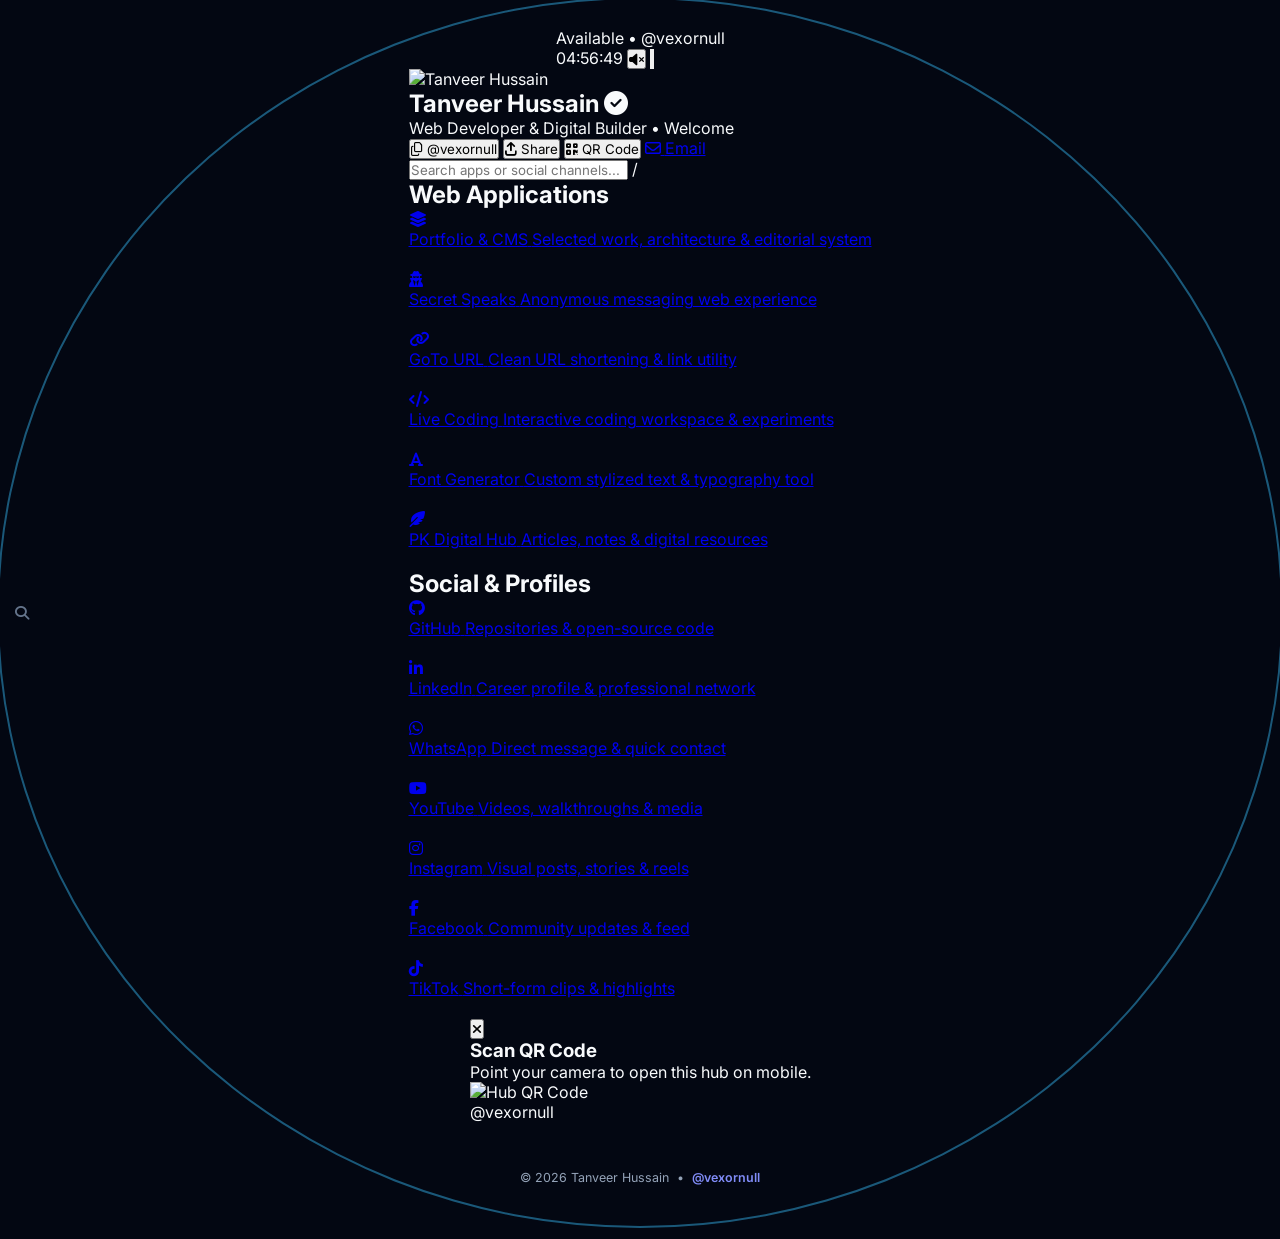
==== commit e50af394: "Update print statement from 'Hello' to 'Goodbye'" ====
--- a/index.html
+++ b/index.html
@@ -3,35 +3,35 @@
 <head>
     <meta charset="UTF-8">
     <meta name="viewport" content="width=device-width, initial-scale=1.0, viewport-fit=cover">
-    <meta name="theme-color" content="#030712">
+    <meta name="theme-color" content="#060913">
     <meta name="google-site-verification" content="google5421dd5403e0362e" />
 
-    <!-- SEO Crawling & Canonical References -->
+    <!-- SEO & Crawling -->
     <link rel="sitemap" type="application/xml" title="Sitemap" href="https://vexornull-social-media-profiles.vercel.app/sitemap.xml">
     <link rel="canonical" href="https://vexornull-social-media-profiles.vercel.app">
     <link rel="icon" type="image/png" href="https://vexornull.github.io/favicon/favicon.png">
 
     <!-- Primary Meta Tags -->
-    <title>Tanveer Hussain (@vexornull) — Executive Digital Hub & Portfolio</title>
-    <meta name="title" content="Tanveer Hussain (@vexornull) — Executive Digital Hub & Portfolio">
-    <meta name="description" content="Official digital directory, web applications, and verified social channels of Tanveer Hussain (@vexornull). Connect on GitHub, LinkedIn, YouTube, Instagram, and WhatsApp.">
-    <meta name="keywords" content="Tanveer Hussain, vexornull, developer portfolio, web developer, GitHub vexornull, LinkedIn vexornull, Secret Speaks, GoTo URL, Live Coding">
+    <title>Tanveer Hussain (@vexornull) — Digital Hub</title>
+    <meta name="title" content="Tanveer Hussain (@vexornull) — Digital Hub">
+    <meta name="description" content="Official digital hub, web applications, and verified social channels of Tanveer Hussain (@vexornull).">
+    <meta name="keywords" content="Tanveer Hussain, vexornull, developer portfolio, web developer, GitHub vexornull, LinkedIn vexornull">
     <meta name="author" content="Tanveer Hussain">
     <meta name="robots" content="index, follow">
 
-    <!-- Open Graph / Facebook -->
+    <!-- Open Graph -->
     <meta property="og:type" content="profile">
     <meta property="og:url" content="https://vexornull-social-media-profiles.vercel.app">
-    <meta property="og:title" content="Tanveer Hussain (@vexornull) — Executive Digital Hub">
-    <meta property="og:description" content="Verified digital ecosystem, web apps, and official social channels for Tanveer Hussain (@vexornull).">
+    <meta property="og:title" content="Tanveer Hussain (@vexornull) — Digital Hub">
+    <meta property="og:description" content="Curated web projects and verified social profiles of Tanveer Hussain (@vexornull).">
     <meta property="og:image" content="https://lh3.googleusercontent.com/d/1QBexpJ2XQtKIgVdkw2FOJU08PLC_7pmH">
     <meta property="profile:username" content="vexornull">
 
     <!-- Twitter Card -->
     <meta name="twitter:card" content="summary_large_image">
     <meta name="twitter:url" content="https://vexornull-social-media-profiles.vercel.app">
-    <meta name="twitter:title" content="Tanveer Hussain (@vexornull) — Executive Digital Hub">
-    <meta name="twitter:description" content="Connect with Tanveer Hussain (@vexornull) across official platforms and web projects.">
+    <meta name="twitter:title" content="Tanveer Hussain (@vexornull) — Digital Hub">
+    <meta name="twitter:description" content="Connect with Tanveer Hussain (@vexornull) across official platforms.">
     <meta name="twitter:image" content="https://lh3.googleusercontent.com/d/1QBexpJ2XQtKIgVdkw2FOJU08PLC_7pmH">
 
     <!-- Schema.org Structured Data -->
@@ -51,7 +51,7 @@
         "https://facebook.com/vexornull",
         "https://tiktok.com/@vexornull"
       ],
-      "jobTitle": "Web Developer & Digital Creator",
+      "jobTitle": "Web Developer",
       "worksFor": {
         "@type": "Organization",
         "name": "Tanveer Web"
@@ -59,341 +59,285 @@
     }
     </script>
 
-    <!-- Icons & Typography -->
+    <!-- Icons & Fonts -->
     <link rel="stylesheet" href="https://cdnjs.cloudflare.com/ajax/libs/font-awesome/6.5.1/css/all.min.css">
     <link rel="preconnect" href="https://fonts.googleapis.com">
     <link rel="preconnect" href="https://fonts.gstatic.com" crossorigin>
-    <link href="https://fonts.googleapis.com/css2?family=Inter:wght@400;500;600&family=Outfit:wght@500;600;700;800&family=JetBrains+Mono:wght@400;500;600&display=swap" rel="stylesheet">
+    <link href="https://fonts.googleapis.com/css2?family=Inter:wght@400;500;600&family=Outfit:wght@500;600;700&family=JetBrains+Mono:wght@400;500&display=swap" rel="stylesheet">
 
     <!-- Stylesheet -->
     <link rel="stylesheet" href="style.css">
 </head>
 <body>
 
-    <!-- Ambient Background Layers -->
-    <canvas id="codexCanvas" class="codex-canvas" aria-hidden="true"></canvas>
-    <div class="mouse-spotlight" id="mouseSpotlight" aria-hidden="true"></div>
-    <div class="space-vignette" aria-hidden="true"></div>
-    <div class="cyber-grid" aria-hidden="true"></div>
-
-    <!-- Hidden Background Audio (CORS Enabled for Spectrum Sync) -->
+    <!-- Soft Aesthetic Ambient Glows -->
+    <div class="ambient-layer" aria-hidden="true">
+        <div class="orb orb-indigo"></div>
+        <div class="orb orb-cyan"></div>
+        <div class="cursor-glow" id="cursorGlow"></div>
+    </div>
+
+    <!-- Hidden Audio Player for Rhythm Ring -->
     <audio id="bgMusic" loop crossorigin="anonymous" preload="auto">
         <source src="https://files.catbox.moe/kxza27.mp3" type="audio/mpeg">
     </audio>
 
-    <!-- Top Executive Telemetry Bar -->
-    <header class="telemetry-bar">
-        <div class="tele-group">
-            <span class="tele-item" title="System Latency">
-                <span class="pulse-indicator"></span>
-                <span id="pingRate">12ms</span>
-            </span>
-            <span class="tele-divider">|</span>
-            <span class="tele-item" id="liveClock">--:--:--</span>
-        </div>
-
-        <div class="tele-controls">
-            <button type="button" class="tele-btn" id="audioToggleBtn" onclick="toggleAudio()" title="Toggle Ambient Audio" aria-label="Toggle Ambient Audio">
+    <!-- Minimal Top Bar -->
+    <header class="top-bar">
+        <div class="status-pill">
+            <span class="dot"></span>
+            <span id="statusText">Available • @vexornull</span>
+        </div>
+
+        <div class="top-actions">
+            <span class="clock-text" id="liveClock">--:--</span>
+            <button type="button" class="icon-btn" id="audioToggleBtn" onclick="toggleAudio()" title="Toggle Ambient Sound" aria-label="Toggle Ambient Sound">
                 <i class="fa-solid fa-volume-xmark" id="audioIcon"></i>
             </button>
-            <button type="button" class="tele-btn" id="fxToggleBtn" onclick="toggleEffects()" title="Toggle Background Matrix" aria-label="Toggle Background Matrix">
-                <i class="fa-solid fa-cube" id="fxIcon"></i>
+            <button type="button" class="icon-btn" id="ambientToggleBtn" onclick="toggleAmbient()" title="Toggle Ambient Glow" aria-label="Toggle Ambient Glow">
+                <i class="fa-solid fa-sparkles" id="ambientIcon"></i>
             </button>
         </div>
     </header>
 
-    <main class="container">
-        <!-- Executive Profile Identity Card -->
-        <section class="profile-card" aria-label="Profile Overview">
-            <div class="profile-img-container" onclick="triggerAvatarEasterEgg()" role="button" tabindex="0" aria-label="Tanveer Hussain Avatar">
+    <main class="hub-container">
+        <!-- Clean Executive Profile Header -->
+        <section class="profile-header">
+            <div class="avatar-wrap" onclick="cycleProfileNote()" role="button" tabindex="0" aria-label="Profile Avatar">
                 <img src="https://lh3.googleusercontent.com/d/1QBexpJ2XQtKIgVdkw2FOJU08PLC_7pmH" alt="Tanveer Hussain" loading="eager">
                 <div class="avatar-ring" id="avatarRing"></div>
                 <div class="avatar-ring-echo" id="avatarRingEcho"></div>
                 <div class="avatar-ring-aura" id="avatarRingAura"></div>
             </div>
 
-            <div class="status-badge">
-                <span class="status-dot"></span>
-                <span id="statusText">System Online • Verified Hub</span>
-            </div>
-
-            <h1 class="profile-name">
+            <h1 class="display-name">
                 Tanveer Hussain
-                <i class="fa-solid fa-circle-check verified-tick" title="Verified Profile"></i>
+                <i class="fa-solid fa-circle-check verified-badge" title="Verified Identity"></i>
             </h1>
 
-            <button type="button" class="profile-handle" onclick="copyHandle()" title="Click to copy @vexornull">
-                <i class="fa-solid fa-terminal"></i>
-                <span>@vexornull</span>
-                <span class="divider">•</span>
-                <span id="localGreeting">Web Developer</span>
-                <i class="fa-regular fa-copy copy-mini"></i>
-            </button>
-
-            <!-- Primary Quick Actions -->
-            <div class="action-buttons">
-                <button type="button" class="btn-action" onclick="copyProfileLink()">
-                    <i class="fa-solid fa-share-nodes"></i>
-                    <span>Share Hub</span>
+            <p class="bio-subtitle">
+                Web Developer & Digital Builder • <span id="greetingLabel">Welcome</span>
+            </p>
+
+            <div class="pill-actions">
+                <button type="button" class="pill-btn" onclick="copyHandle()">
+                    <i class="fa-regular fa-copy"></i>
+                    <span>@vexornull</span>
                 </button>
-                <button type="button" class="btn-action" onclick="openQrModal()">
+                <button type="button" class="pill-btn" onclick="copyProfileLink()">
+                    <i class="fa-solid fa-arrow-up-from-bracket"></i>
+                    <span>Share</span>
+                </button>
+                <button type="button" class="pill-btn" onclick="openQrModal()">
                     <i class="fa-solid fa-qrcode"></i>
-                    <span>QR Pass</span>
+                    <span>QR Code</span>
                 </button>
-                <a href="mailto:inquiry.iconnect.social@gmail.com" class="btn-action">
-                    <i class="fa-solid fa-envelope"></i>
-                    <span>Inquiries</span>
+                <a href="mailto:inquiry.iconnect.social@gmail.com" class="pill-btn">
+                    <i class="fa-regular fa-envelope"></i>
+                    <span>Email</span>
                 </a>
             </div>
         </section>
 
-        <!-- Instant Directory Filter -->
-        <div class="search-box">
+        <!-- Clean Search Bar -->
+        <div class="search-wrapper">
             <i class="fa-solid fa-magnifying-glass search-icon"></i>
-            <input type="text" id="searchInput" placeholder="Filter platforms, apps, or networks..." autocomplete="off" aria-label="Filter links">
-            <button type="button" id="clearSearchBtn" class="clear-search" onclick="clearSearch()" aria-label="Clear search" style="display: none;">
+            <input type="text" id="searchInput" placeholder="Search apps or social channels..." autocomplete="off" aria-label="Search links">
+            <button type="button" id="clearSearchBtn" class="clear-btn" onclick="clearSearch()" aria-label="Clear search" style="display: none;">
                 <i class="fa-solid fa-xmark"></i>
             </button>
-            <span class="search-shortcut" id="searchShortcut">/</span>
-        </div>
-
-        <!-- Categorized Directory -->
-        <div class="directory-wrapper" id="linksList">
-
-            <!-- Category 1: Featured Web Products & Ecosystems -->
-            <div class="link-section" data-section>
-                <div class="section-header">
-                    <span>Ecosystem & Web Apps</span>
-                    <span class="section-line"></span>
-                </div>
-
-                <a href="https://tanveer-hussain-cms.vercel.app/" target="_blank" rel="noopener noreferrer" class="social-link portfolio" data-keywords="portfolio cms tanveer hussain projects showcase">
-                    <div class="link-content">
-                        <div class="icon-box"><i class="fa-solid fa-layer-group brand-icon"></i></div>
-                        <div class="link-text-group">
-                            <span class="link-title">Executive Portfolio & CMS</span>
-                            <span class="link-subtitle">Core Architecture, Case Studies & Web Systems</span>
-                        </div>
-                    </div>
-                    <div class="link-right">
-                        <span class="badge-action">Featured</span>
-                        <i class="fa-solid fa-arrow-up-right-from-square link-arrow"></i>
-                    </div>
-                </a>
-
-                <a href="https://secret-speaks.vercel.app/" target="_blank" rel="noopener noreferrer" class="social-link secret-speaks" data-keywords="secret speaks anonymous messaging web app chat">
-                    <div class="link-content">
-                        <div class="icon-box"><i class="fa-solid fa-user-secret brand-icon"></i></div>
-                        <div class="link-text-group">
-                            <span class="link-title">Secret Speaks</span>
-                            <span class="link-subtitle">Encrypted Anonymous Messaging Platform</span>
-                        </div>
-                    </div>
-                    <div class="link-right">
-                        <span class="badge-action">Web App</span>
-                        <i class="fa-solid fa-arrow-up-right-from-square link-arrow"></i>
-                    </div>
-                </a>
-
-                <a href="https://goto-url.vercel.app/" target="_blank" rel="noopener noreferrer" class="social-link goto-url" data-keywords="goto url shortener link management analytics">
-                    <div class="link-content">
-                        <div class="icon-box"><i class="fa-solid fa-link brand-icon"></i></div>
-                        <div class="link-text-group">
-                            <span class="link-title">GoTo URL</span>
-                            <span class="link-subtitle">High-Speed URL Shortener & Redirect Engine</span>
-                        </div>
-                    </div>
-                    <div class="link-right">
-                        <span class="badge-action">Utility</span>
-                        <i class="fa-solid fa-arrow-up-right-from-square link-arrow"></i>
-                    </div>
-                </a>
-
-                <a href="https://live-coding-with-vexornull.vercel.app/" target="_blank" rel="noopener noreferrer" class="social-link live-coding" data-keywords="live coding with vexornull ide sandbox">
-                    <div class="link-content">
-                        <div class="icon-box"><i class="fa-solid fa-laptop-code brand-icon"></i></div>
-                        <div class="link-text-group">
-                            <span class="link-title">Live Coding Studio</span>
-                            <span class="link-subtitle">Interactive Frontend Sandbox & Code Playground</span>
-                        </div>
-                    </div>
-                    <div class="link-right">
-                        <span class="badge-action">Lab</span>
-                        <i class="fa-solid fa-arrow-up-right-from-square link-arrow"></i>
-                    </div>
-                </a>
-
-                <a href="https://stylish-font-with-vexornull.vercel.app/" target="_blank" rel="noopener noreferrer" class="social-link website" data-keywords="stylish font generator unicode typography text">
-                    <div class="link-content">
-                        <div class="icon-box"><i class="fa-solid fa-wand-magic-sparkles brand-icon"></i></div>
-                        <div class="link-text-group">
-                            <span class="link-title">Stylish Font Generator</span>
-                            <span class="link-subtitle">Unicode Typography & Text Styling Tool</span>
-                        </div>
-                    </div>
-                    <div class="link-right">
-                        <span class="badge-action">Tool</span>
-                        <i class="fa-solid fa-arrow-up-right-from-square link-arrow"></i>
-                    </div>
-                </a>
-
-                <a href="https://pk-digitalhub.blogspot.com/" target="_blank" rel="noopener noreferrer" class="social-link blog" data-keywords="pk digital hub blog articles tech insights">
-                    <div class="link-content">
-                        <div class="icon-box"><i class="fa-brands fa-blogger-b brand-icon"></i></div>
-                        <div class="link-text-group">
-                            <span class="link-title">PK Digital Hub</span>
-                            <span class="link-subtitle">Technical Publications, Guides & Digital Insights</span>
-                        </div>
-                    </div>
-                    <div class="link-right">
-                        <span class="badge-action">Read</span>
-                        <i class="fa-solid fa-arrow-up-right-from-square link-arrow"></i>
-                    </div>
-                </a>
-            </div>
-
-            <!-- Category 2: Official Developer & Social Channels -->
-            <div class="link-section" data-section>
-                <div class="section-header">
-                    <span>Verified Networks</span>
-                    <span class="section-line"></span>
-                </div>
-
-                <a href="https://github.com/vexornull" target="_blank" rel="noopener noreferrer" class="social-link github" data-keywords="github repositories open source code vexornull">
-                    <div class="link-content">
-                        <div class="icon-box"><i class="fa-brands fa-github brand-icon"></i></div>
-                        <div class="link-text-group">
-                            <span class="link-title">GitHub</span>
-                            <span class="link-subtitle">Open-Source Repositories & Source Code</span>
-                        </div>
-                    </div>
-                    <div class="link-right">
-                        <span class="badge-action">Code</span>
-                        <i class="fa-solid fa-chevron-right link-arrow"></i>
-                    </div>
-                </a>
-
-                <a href="https://linkedin.com/in/vexornull" target="_blank" rel="noopener noreferrer" class="social-link linkedin" data-keywords="linkedin professional network career connect">
-                    <div class="link-content">
-                        <div class="icon-box"><i class="fa-brands fa-linkedin-in brand-icon"></i></div>
-                        <div class="link-text-group">
-                            <span class="link-title">LinkedIn</span>
-                            <span class="link-subtitle">Executive Network & Career Profile</span>
-                        </div>
-                    </div>
-                    <div class="link-right">
-                        <span class="badge-action">Connect</span>
-                        <i class="fa-solid fa-chevron-right link-arrow"></i>
-                    </div>
-                </a>
-
-                <a href="https://wa.me/+923229522470" target="_blank" rel="noopener noreferrer" class="social-link whatsapp" data-keywords="whatsapp direct message contact business chat">
-                    <div class="link-content">
-                        <div class="icon-box"><i class="fa-brands fa-whatsapp brand-icon"></i></div>
-                        <div class="link-text-group">
-                            <span class="link-title">WhatsApp Direct</span>
-                            <span class="link-subtitle">Priority Business & Direct Communication</span>
-                        </div>
-                    </div>
-                    <div class="link-right">
-                        <span class="badge-action">Message</span>
-                        <i class="fa-solid fa-chevron-right link-arrow"></i>
-                    </div>
-                </a>
-
-                <a href="https://youtube.com/@vexornull" target="_blank" rel="noopener noreferrer" class="social-link youtube" data-keywords="youtube videos tutorials tech channel">
-                    <div class="link-content">
-                        <div class="icon-box"><i class="fa-brands fa-youtube brand-icon"></i></div>
-                        <div class="link-text-group">
-                            <span class="link-title">YouTube</span>
-                            <span class="link-subtitle">Tech Breakdowns, Tutorials & Media</span>
-                        </div>
-                    </div>
-                    <div class="link-right">
-                        <span class="badge-action">Subscribe</span>
-                        <i class="fa-solid fa-chevron-right link-arrow"></i>
-                    </div>
-                </a>
-
-                <a href="https://instagram.com/vexornull" target="_blank" rel="noopener noreferrer" class="social-link instagram" data-keywords="instagram visual updates reels photography">
-                    <div class="link-content">
-                        <div class="icon-box"><i class="fa-brands fa-instagram brand-icon"></i></div>
-                        <div class="link-text-group">
-                            <span class="link-title">Instagram</span>
-                            <span class="link-subtitle">Visual Updates, Stories & Reels</span>
-                        </div>
-                    </div>
-                    <div class="link-right">
-                        <span class="badge-action">Follow</span>
-                        <i class="fa-solid fa-chevron-right link-arrow"></i>
-                    </div>
-                </a>
-
-                <a href="https://facebook.com/vexornull" target="_blank" rel="noopener noreferrer" class="social-link facebook" data-keywords="facebook community posts updates">
-                    <div class="link-content">
-                        <div class="icon-box"><i class="fa-brands fa-facebook-f brand-icon"></i></div>
-                        <div class="link-text-group">
-                            <span class="link-title">Facebook</span>
-                            <span class="link-subtitle">Community Feed & Announcements</span>
-                        </div>
-                    </div>
-                    <div class="link-right">
-                        <span class="badge-action">Explore</span>
-                        <i class="fa-solid fa-chevron-right link-arrow"></i>
-                    </div>
-                </a>
-
-                <a href="https://tiktok.com/@vexornull" target="_blank" rel="noopener noreferrer" class="social-link tiktok" data-keywords="tiktok short clips dev videos">
-                    <div class="link-content">
-                        <div class="icon-box"><i class="fa-brands fa-tiktok brand-icon"></i></div>
-                        <div class="link-text-group">
-                            <span class="link-title">TikTok</span>
-                            <span class="link-subtitle">Short-Form Tech & Coding Clips</span>
-                        </div>
-                    </div>
-                    <div class="link-right">
-                        <span class="badge-action">Watch</span>
-                        <i class="fa-solid fa-chevron-right link-arrow"></i>
-                    </div>
+            <span class="kbd-hint" id="kbdHint">/</span>
+        </div>
+
+        <!-- Grouped Clean Cards -->
+        <div class="groups-container" id="linksList">
+
+            <!-- Group 1: Web Applications & Digital Products -->
+            <div class="link-group" data-group>
+                <h2 class="group-title">Web Applications</h2>
+
+                <a href="https://tanveer-hussain-cms.vercel.app/" target="_blank" rel="noopener noreferrer" class="link-card portfolio" data-keywords="portfolio cms tanveer hussain showcase work">
+                    <div class="card-left">
+                        <span class="card-icon"><i class="fa-solid fa-layer-group"></i></span>
+                        <div class="card-meta">
+                            <span class="card-title">Portfolio & CMS</span>
+                            <span class="card-desc">Selected work, architecture & editorial system</span>
+                        </div>
+                    </div>
+                    <i class="fa-solid fa-arrow-up-right card-arrow"></i>
+                </a>
+
+                <a href="https://secret-speaks.vercel.app/" target="_blank" rel="noopener noreferrer" class="link-card secret-speaks" data-keywords="secret speaks anonymous messaging notes">
+                    <div class="card-left">
+                        <span class="card-icon"><i class="fa-solid fa-user-secret"></i></span>
+                        <div class="card-meta">
+                            <span class="card-title">Secret Speaks</span>
+                            <span class="card-desc">Anonymous messaging web experience</span>
+                        </div>
+                    </div>
+                    <i class="fa-solid fa-arrow-up-right card-arrow"></i>
+                </a>
+
+                <a href="https://goto-url.vercel.app/" target="_blank" rel="noopener noreferrer" class="link-card goto-url" data-keywords="goto url shortener links redirect">
+                    <div class="card-left">
+                        <span class="card-icon"><i class="fa-solid fa-link"></i></span>
+                        <div class="card-meta">
+                            <span class="card-title">GoTo URL</span>
+                            <span class="card-desc">Clean URL shortening & link utility</span>
+                        </div>
+                    </div>
+                    <i class="fa-solid fa-arrow-up-right card-arrow"></i>
+                </a>
+
+                <a href="https://live-coding-with-vexornull.vercel.app/" target="_blank" rel="noopener noreferrer" class="link-card live-coding" data-keywords="live coding code editor playground">
+                    <div class="card-left">
+                        <span class="card-icon"><i class="fa-solid fa-code"></i></span>
+                        <div class="card-meta">
+                            <span class="card-title">Live Coding</span>
+                            <span class="card-desc">Interactive coding workspace & experiments</span>
+                        </div>
+                    </div>
+                    <i class="fa-solid fa-arrow-up-right card-arrow"></i>
+                </a>
+
+                <a href="https://stylish-font-with-vexornull.vercel.app/" target="_blank" rel="noopener noreferrer" class="link-card website" data-keywords="stylish font generator text unicode">
+                    <div class="card-left">
+                        <span class="card-icon"><i class="fa-solid fa-font"></i></span>
+                        <div class="card-meta">
+                            <span class="card-title">Font Generator</span>
+                            <span class="card-desc">Custom stylized text & typography tool</span>
+                        </div>
+                    </div>
+                    <i class="fa-solid fa-arrow-up-right card-arrow"></i>
+                </a>
+
+                <a href="https://pk-digitalhub.blogspot.com/" target="_blank" rel="noopener noreferrer" class="link-card blog" data-keywords="pk digital hub blog articles guides">
+                    <div class="card-left">
+                        <span class="card-icon"><i class="fa-solid fa-feather-pointed"></i></span>
+                        <div class="card-meta">
+                            <span class="card-title">PK Digital Hub</span>
+                            <span class="card-desc">Articles, notes & digital resources</span>
+                        </div>
+                    </div>
+                    <i class="fa-solid fa-arrow-up-right card-arrow"></i>
+                </a>
+            </div>
+
+            <!-- Group 2: Social & Developer Profiles -->
+            <div class="link-group" data-group>
+                <h2 class="group-title">Social & Profiles</h2>
+
+                <a href="https://github.com/vexornull" target="_blank" rel="noopener noreferrer" class="link-card github" data-keywords="github code repositories open source">
+                    <div class="card-left">
+                        <span class="card-icon"><i class="fa-brands fa-github"></i></span>
+                        <div class="card-meta">
+                            <span class="card-title">GitHub</span>
+                            <span class="card-desc">Repositories & open-source code</span>
+                        </div>
+                    </div>
+                    <i class="fa-solid fa-arrow-up-right card-arrow"></i>
+                </a>
+
+                <a href="https://linkedin.com/in/vexornull" target="_blank" rel="noopener noreferrer" class="link-card linkedin" data-keywords="linkedin professional career network">
+                    <div class="card-left">
+                        <span class="card-icon"><i class="fa-brands fa-linkedin-in"></i></span>
+                        <div class="card-meta">
+                            <span class="card-title">LinkedIn</span>
+                            <span class="card-desc">Career profile & professional network</span>
+                        </div>
+                    </div>
+                    <i class="fa-solid fa-arrow-up-right card-arrow"></i>
+                </a>
+
+                <a href="https://wa.me/+923229522470" target="_blank" rel="noopener noreferrer" class="link-card whatsapp" data-keywords="whatsapp chat message direct contact">
+                    <div class="card-left">
+                        <span class="card-icon"><i class="fa-brands fa-whatsapp"></i></span>
+                        <div class="card-meta">
+                            <span class="card-title">WhatsApp</span>
+                            <span class="card-desc">Direct message & quick contact</span>
+                        </div>
+                    </div>
+                    <i class="fa-solid fa-arrow-up-right card-arrow"></i>
+                </a>
+
+                <a href="https://youtube.com/@vexornull" target="_blank" rel="noopener noreferrer" class="link-card youtube" data-keywords="youtube videos channel tutorials">
+                    <div class="card-left">
+                        <span class="card-icon"><i class="fa-brands fa-youtube"></i></span>
+                        <div class="card-meta">
+                            <span class="card-title">YouTube</span>
+                            <span class="card-desc">Videos, walkthroughs & media</span>
+                        </div>
+                    </div>
+                    <i class="fa-solid fa-arrow-up-right card-arrow"></i>
+                </a>
+
+                <a href="https://instagram.com/vexornull" target="_blank" rel="noopener noreferrer" class="link-card instagram" data-keywords="instagram photos reels updates">
+                    <div class="card-left">
+                        <span class="card-icon"><i class="fa-brands fa-instagram"></i></span>
+                        <div class="card-meta">
+                            <span class="card-title">Instagram</span>
+                            <span class="card-desc">Visual posts, stories & reels</span>
+                        </div>
+                    </div>
+                    <i class="fa-solid fa-arrow-up-right card-arrow"></i>
+                </a>
+
+                <a href="https://facebook.com/vexornull" target="_blank" rel="noopener noreferrer" class="link-card facebook" data-keywords="facebook community posts updates">
+                    <div class="card-left">
+                        <span class="card-icon"><i class="fa-brands fa-facebook-f"></i></span>
+                        <div class="card-meta">
+                            <span class="card-title">Facebook</span>
+                            <span class="card-desc">Community updates & feed</span>
+                        </div>
+                    </div>
+                    <i class="fa-solid fa-arrow-up-right card-arrow"></i>
+                </a>
+
+                <a href="https://tiktok.com/@vexornull" target="_blank" rel="noopener noreferrer" class="link-card tiktok" data-keywords="tiktok short clips videos">
+                    <div class="card-left">
+                        <span class="card-icon"><i class="fa-brands fa-tiktok"></i></span>
+                        <div class="card-meta">
+                            <span class="card-title">TikTok</span>
+                            <span class="card-desc">Short-form clips & highlights</span>
+                        </div>
+                    </div>
+                    <i class="fa-solid fa-arrow-up-right card-arrow"></i>
                 </a>
             </div>
 
             <!-- Empty Search State -->
-            <div id="noResults" class="no-results" style="display: none;">
-                <i class="fa-solid fa-satellite-dish"></i>
-                <p>No matching platform or project found.</p>
-                <button type="button" class="reset-filter-btn" onclick="clearSearch()">Reset Filter</button>
+            <div id="noResults" class="empty-state" style="display: none;">
+                <p>No matching link found.</p>
+                <button type="button" class="text-link-btn" onclick="clearSearch()">Clear filter</button>
             </div>
         </div>
     </main>
 
-    <!-- QR Pass Modal -->
-    <div id="qrModal" class="modal-overlay" onclick="closeQrModal(event)" role="dialog" aria-modal="true" aria-labelledby="qrModalTitle">
-        <div class="modal-card">
-            <button type="button" class="modal-close" onclick="closeQrModal(event)" aria-label="Close modal">
+    <!-- Minimal QR Modal -->
+    <div id="qrModal" class="modal-backdrop" onclick="closeQrModal(event)" role="dialog" aria-modal="true" aria-labelledby="qrTitle">
+        <div class="modal-sheet">
+            <button type="button" class="modal-x" onclick="closeQrModal(event)" aria-label="Close">
                 <i class="fa-solid fa-xmark"></i>
             </button>
-            <span class="modal-tag">DIGITAL PASS</span>
-            <h3 id="qrModalTitle">Tanveer Hussain</h3>
-            <p>Scan with any mobile camera to launch this verified hub.</p>
-            <div class="qr-box">
+            <h3 id="qrTitle">Scan QR Code</h3>
+            <p>Point your camera to open this hub on mobile.</p>
+            <div class="qr-frame">
                 <img id="qrImage" src="" alt="Hub QR Code">
             </div>
-            <div class="modal-footer-handle">@vexornull</div>
+            <span class="qr-handle">@vexornull</span>
         </div>
     </div>
 
-    <!-- Executive Footer -->
-    <footer>
-        <span>© <span id="currentYear">2026</span></span>
-        <span class="footer-dot">•</span>
-        <span>Engineered by <a href="https://github.com/vexornull" target="_blank" rel="noopener noreferrer">Tanveer Hussain</a></span>
+    <!-- Subtle Footer -->
+    <footer class="hub-footer">
+        <span>© <span id="year">2026</span> Tanveer Hussain</span>
+        <span>•</span>
+        <a href="https://github.com/vexornull" target="_blank" rel="noopener noreferrer">@vexornull</a>
     </footer>
 
-    <!-- Toast Notification -->
-    <div id="toast" class="toast" role="status" aria-live="polite"></div>
-
-    <!-- Script -->
+    <!-- Minimal Toast -->
+    <div id="toast" class="toast-msg" role="status" aria-live="polite"></div>
+
     <script src="script.js"></script>
 </body>
 </html>
--- a/style.css
+++ b/style.css
@@ -1,92 +1,96 @@
 :root {
-    --accent-1: #6366f1;
-    --accent-2: #818cf8;
-    --card-bg: rgba(10, 15, 26, 0.78);
-    --border-color: rgba(255, 255, 255, 0.08);
-    --hover-border: rgba(99, 102, 241, 0.7);
+    --bg-deep: #030712;
+    --surface-card: rgba(11, 17, 32, 0.72);
+    --surface-elevated: rgba(17, 25, 46, 0.88);
+    --accent-primary: #6366f1;
+    --accent-secondary: #38bdf8;
+    --accent-emerald: #10b981;
+    --border-subtle: rgba(255, 255, 255, 0.08);
+    --border-highlight: rgba(99, 102, 241, 0.55);
     --text-primary: #f8fafc;
+    --text-secondary: #cbd5e1;
     --text-muted: #94a3b8;
+    --radius-lg: 18px;
+    --radius-md: 14px;
+    --transition-smooth: cubic-bezier(0.16, 1, 0.3, 1);
 }
 
 * {
     margin: 0;
     padding: 0;
     box-sizing: border-box;
-    font-family: 'Inter', sans-serif;
+    font-family: 'Inter', -apple-system, BlinkMacSystemFont, sans-serif;
     -webkit-tap-highlight-color: transparent;
 }
 
 body {
-    background-color: #030712;
+    background-color: var(--bg-deep);
     color: var(--text-primary);
     min-height: 100vh;
     min-height: 100dvh;
     display: flex;
     flex-direction: column;
     align-items: center;
-    justify-content: space-between;
-    padding: clamp(16px, 4vw, 24px);
+    padding: clamp(16px, 4vw, 28px) clamp(14px, 4vw, 24px);
     position: relative;
     overflow-x: hidden;
     -webkit-font-smoothing: antialiased;
-}
-
-/* Codex Credential Background Canvas */
+    -moz-osx-font-smoothing: grayscale;
+}
+
+/* =========================================
+   AMBIENT BACKGROUND ARCHITECTURE
+   ========================================= */
 .codex-canvas {
     position: fixed;
-    top: 0;
-    left: 0;
+    inset: 0;
     width: 100vw;
     height: 100vh;
     pointer-events: none;
     z-index: -4;
-}
-
-/* Mouse Spotlight Visual Effect */
-.mouse-spotlight {
-    position: fixed;
-    top: 0;
-    left: 0;
-    width: 480px;
-    height: 480px;
-    background: radial-gradient(circle, rgba(99, 102, 241, 0.18) 0%, transparent 70%);
-    pointer-events: none;
-    transform: translate(-50%, -50%);
-    z-index: -1;
-    transition: width 0.3s, height 0.3s;
-}
-
-/* Deep Space Backdrop */
+    transition: opacity 0.4s ease;
+}
+
 .space-vignette {
     position: fixed;
     inset: 0;
-    background: radial-gradient(circle at 50% 20%, rgba(10, 18, 38, 0.6) 0%, rgba(3, 7, 18, 0.92) 85%);
+    background: radial-gradient(circle at 50% 15%, rgba(15, 23, 42, 0.55) 0%, rgba(3, 7, 18, 0.94) 85%);
     z-index: -3;
     pointer-events: none;
 }
 
-/* Rotational Matrix Grid */
 .cyber-grid {
     position: fixed;
     inset: -50%;
     width: 200%;
     height: 200%;
     background-image: 
-        linear-gradient(90deg, rgba(255, 255, 255, 0.035) 1px, transparent 1px),
-        linear-gradient(0deg, rgba(255, 255, 255, 0.035) 1px, transparent 1px);
-    background-size: 50px 50px;
+        linear-gradient(90deg, rgba(255, 255, 255, 0.03) 1px, transparent 1px),
+        linear-gradient(0deg, rgba(255, 255, 255, 0.03) 1px, transparent 1px);
+    background-size: 56px 56px;
     z-index: -2;
     pointer-events: none;
-    animation: rotateMatrixGrid 90s linear infinite;
-    transform: translateZ(0);
+    animation: rotateMatrixGrid 120s linear infinite;
+    transition: opacity 0.4s ease;
 }
 
 .cyber-grid::after {
     content: '';
     position: absolute;
     inset: 0;
-    background: radial-gradient(circle at 50% 50%, transparent 20%, rgba(3, 7, 18, 0.92) 85%);
-    pointer-events: none;
+    background: radial-gradient(circle at 50% 50%, transparent 25%, rgba(3, 7, 18, 0.95) 85%);
+}
+
+.mouse-spotlight {
+    position: fixed;
+    top: 0;
+    left: 0;
+    width: 520px;
+    height: 520px;
+    background: radial-gradient(circle, rgba(99, 102, 241, 0.14) 0%, transparent 70%);
+    pointer-events: none;
+    transform: translate(-50%, -50%);
+    z-index: -1;
 }
 
 @keyframes rotateMatrixGrid {
@@ -94,76 +98,123 @@
     100% { transform: rotate(360deg); }
 }
 
-/* Telemetry Header */
+/* =========================================
+   TOP TELEMETRY BAR
+   ========================================= */
 .telemetry-bar {
     width: 100%;
-    max-width: 480px;
+    max-width: 500px;
     display: flex;
     justify-content: space-between;
     align-items: center;
-    background: rgba(10, 15, 26, 0.85);
-    border: 1px solid var(--border-color);
-    padding: 9px 18px;
-    border-radius: 14px;
+    background: rgba(11, 17, 32, 0.8);
+    border: 1px solid var(--border-subtle);
+    padding: 9px 16px;
+    border-radius: var(--radius-md);
     font-family: 'JetBrains Mono', monospace;
-    font-size: 0.75rem;
+    font-size: 0.74rem;
     color: var(--text-muted);
-    margin-bottom: 16px;
-    z-index: 2;
+    margin-bottom: 24px;
+    z-index: 10;
     backdrop-filter: blur(16px);
     -webkit-backdrop-filter: blur(16px);
-}
-
-.fx-toggle {
-    background: none;
-    border: none;
-    color: var(--text-muted);
+    box-shadow: 0 4px 24px rgba(0, 0, 0, 0.35);
+}
+
+.tele-group {
+    display: flex;
+    align-items: center;
+    gap: 10px;
+}
+
+.tele-item {
+    display: inline-flex;
+    align-items: center;
+    gap: 6px;
+}
+
+.tele-divider {
+    color: rgba(255, 255, 255, 0.15);
+}
+
+.pulse-indicator {
+    width: 7px;
+    height: 7px;
+    border-radius: 50%;
+    background: var(--accent-emerald);
+    box-shadow: 0 0 8px var(--accent-emerald);
+}
+
+.tele-controls {
+    display: flex;
+    align-items: center;
+    gap: 8px;
+}
+
+.tele-btn {
+    background: rgba(255, 255, 255, 0.04);
+    border: 1px solid var(--border-subtle);
+    color: var(--text-secondary);
+    width: 28px;
+    height: 28px;
+    border-radius: 8px;
+    display: inline-flex;
+    align-items: center;
+    justify-content: center;
     cursor: pointer;
-    font-size: 0.88rem;
-    transition: color 0.2s, transform 0.2s;
-}
-
-.fx-toggle:hover {
-    color: #ffffff;
-    transform: scale(1.1);
-}
-
+    font-size: 0.8rem;
+    transition: all 0.2s ease;
+}
+
+.tele-btn:hover {
+    background: rgba(99, 102, 241, 0.2);
+    border-color: var(--border-highlight);
+    color: #ffffff;
+}
+
+.tele-btn.active-audio {
+    color: var(--accent-secondary);
+    border-color: rgba(56, 189, 248, 0.45);
+    background: rgba(56, 189, 248, 0.12);
+}
+
+/* =========================================
+   MAIN CONTAINER & PROFILE HEADER
+   ========================================= */
 .container {
     width: 100%;
-    max-width: 480px;
+    max-width: 500px;
     display: flex;
     flex-direction: column;
     align-items: center;
-    padding: 0 4px;
-    margin: auto;
     z-index: 1;
 }
 
-/* Profile Card Structure */
 .profile-card {
+    width: 100%;
     display: flex;
     flex-direction: column;
     align-items: center;
     text-align: center;
-    margin-bottom: 20px;
-    width: 100%;
-}
-
+    margin-bottom: 22px;
+}
+
+/* Avatar & Rhythm Visualizer Rings */
 .profile-img-container {
-    width: clamp(120px, 28vw, 138px);
-    height: clamp(120px, 28vw, 138px);
+    width: clamp(118px, 28vw, 134px);
+    height: clamp(118px, 28vw, 134px);
     border-radius: 50%;
     padding: 3px;
-    background: linear-gradient(135deg, #4f46e5, #9333ea, #06b6d4);
-    box-shadow: 0 0 40px rgba(99, 102, 241, 0.35);
-    margin-bottom: 16px;
+    background: linear-gradient(135deg, #4f46e5, #8b5cf6, #06b6d4);
+    box-shadow: 0 12px 40px rgba(99, 102, 241, 0.28);
+    margin-bottom: 18px;
     position: relative;
     cursor: pointer;
-    transition: transform 0.3s cubic-bezier(0.16, 1, 0.3, 1);
+    transition: transform 0.35s var(--transition-smooth);
 }
 
 .profile-img-container:hover {
-    transform: scale(1.06);
+    transform: scale(1.04);
 }
 
 .profile-img-container img {
@@ -171,21 +222,63 @@
     height: 100%;
     object-fit: cover;
     border-radius: 50%;
-    background-color: #030712;
-    border: 3px solid #080e1e;
-}
-
+    background-color: var(--bg-deep);
+    border: 3px solid #090f1e;
+    display: block;
+}
+
+.avatar-ring {
+    position: absolute;
+    inset: -3px;
+    border-radius: 50%;
+    pointer-events: none;
+    border: 2px solid rgba(56, 189, 248, 0.45);
+    transition: transform 0.02s ease-out, border-color 0.15s ease;
+    will-change: transform, box-shadow;
+    z-index: 3;
+}
+
+.avatar-ring-echo {
+    position: absolute;
+    inset: -8px;
+    border-radius: 50%;
+    pointer-events: none;
+    border: 1px dashed rgba(168, 85, 247, 0.4);
+    opacity: 0;
+    transition: opacity 0.2s ease;
+    will-change: transform, opacity;
+    z-index: 2;
+}
+
+.avatar-ring-aura {
+    position: absolute;
+    inset: -14px;
+    border-radius: 50%;
+    pointer-events: none;
+    border: 1px solid rgba(56, 189, 248, 0.18);
+    opacity: 0;
+    transition: opacity 0.2s ease;
+    will-change: transform, opacity;
+    z-index: 1;
+}
+
+.avatar-ring.playing { border-color: #38bdf8; }
+.avatar-ring-echo.playing { opacity: 0.75; }
+.avatar-ring-aura.playing { opacity: 0.45; }
+
+/* Status Pill */
 .status-badge {
     display: inline-flex;
     align-items: center;
-    gap: 7px;
-    background: rgba(16, 185, 129, 0.1);
+    gap: 8px;
+    background: rgba(16, 185, 129, 0.08);
     color: #34d399;
-    border: 1px solid rgba(16, 185, 129, 0.3);
-    padding: 6px 14px;
-    border-radius: 30px;
-    font-size: 0.75rem;
+    border: 1px solid rgba(16, 185, 129, 0.26);
+    padding: 5px 14px;
+    border-radius: 999px;
+    font-size: 0.74rem;
     font-weight: 600;
+    letter-spacing: 0.01em;
     margin-bottom: 12px;
 }
 
@@ -195,114 +288,144 @@
     background-color: #34d399;
     border-radius: 50%;
     box-shadow: 0 0 10px #34d399;
-    animation: blink 2s infinite;
-}
-
+    animation: blink 2.2s infinite;
+}
+
+/* Name & Handle */
 .profile-name {
     font-family: 'Outfit', sans-serif;
-    font-size: clamp(1.7rem, 4.8vw, 2.1rem);
+    font-size: clamp(1.75rem, 5vw, 2.15rem);
     font-weight: 700;
-    margin-bottom: 6px;
-    color: #ffffff;
+    letter-spacing: -0.02em;
+    color: #ffffff;
+    display: inline-flex;
+    align-items: center;
+    gap: 8px;
+    margin-bottom: 8px;
+}
+
+.verified-tick {
+    font-size: 1.05rem;
+    color: #38bdf8;
+    filter: drop-shadow(0 0 8px rgba(56, 189, 248, 0.4));
 }
 
 .profile-handle {
-    font-size: 0.84rem;
-    color: #cbd5e1;
+    font-size: 0.83rem;
+    color: var(--text-secondary);
     font-weight: 500;
     background: rgba(255, 255, 255, 0.04);
     padding: 6px 14px;
-    border-radius: 20px;
-    border: 1px solid var(--border-color);
+    border-radius: 999px;
+    border: 1px solid var(--border-subtle);
     display: inline-flex;
     align-items: center;
-    gap: 6px;
+    gap: 7px;
     margin-bottom: 20px;
     cursor: pointer;
-    transition: background 0.2s, border-color 0.2s;
+    transition: all 0.2s ease;
 }
 
 .profile-handle:hover {
-    background: rgba(99, 102, 241, 0.12);
-    border-color: var(--hover-border);
-}
-
-.profile-handle i {
+    background: rgba(99, 102, 241, 0.14);
+    border-color: var(--border-highlight);
+    color: #ffffff;
+}
+
+.profile-handle i:first-child {
     color: #818cf8;
+    font-size: 0.76rem;
+}
+
+.copy-mini {
+    font-size: 0.72rem;
+    color: var(--text-muted);
+    margin-left: 2px;
 }
 
 .divider {
     color: #475569;
 }
 
-/* Action Buttons Grid */
+/* Quick Action Buttons */
 .action-buttons {
-    display: flex;
-    gap: 8px;
+    display: grid;
+    grid-template-columns: repeat(3, 1fr);
+    gap: 10px;
     width: 100%;
-    justify-content: center;
-    margin-bottom: 16px;
 }
 
 .btn-action {
-    flex: 1;
-    background: rgba(255, 255, 255, 0.03);
-    border: 1px solid var(--border-color);
-    color: #cbd5e1;
-    padding: 10px 10px;
-    border-radius: 12px;
-    font-size: 0.8rem;
+    background: var(--surface-card);
+    border: 1px solid var(--border-subtle);
+    color: var(--text-secondary);
+    padding: 11px 12px;
+    border-radius: var(--radius-md);
+    font-size: 0.81rem;
     font-weight: 500;
     cursor: pointer;
-    display: flex;
+    display: inline-flex;
     align-items: center;
     justify-content: center;
-    gap: 6px;
-    transition: background 0.2s, border-color 0.2s, transform 0.2s;
+    gap: 7px;
+    transition: all 0.25s var(--transition-smooth);
     text-decoration: none;
-    backdrop-filter: blur(8px);
+    backdrop-filter: blur(12px);
 }
 
 .btn-action:hover {
     background: rgba(99, 102, 241, 0.18);
-    color: #ffffff;
-    border-color: var(--hover-border);
+    border-color: var(--border-highlight);
+    color: #ffffff;
     transform: translateY(-2px);
-}
-
-/* Search Box */
+    box-shadow: 0 8px 20px rgba(99, 102, 241, 0.2);
+}
+
+.btn-action i {
+    color: #818cf8;
+    font-size: 0.85rem;
+}
+
+/* =========================================
+   SEARCH FILTER BAR
+   ========================================= */
 .search-box {
     position: relative;
     width: 100%;
-    margin-bottom: 18px;
+    margin-bottom: 22px;
 }
 
 .search-box input {
     width: 100%;
-    background: var(--card-bg);
-    border: 1px solid var(--border-color);
-    padding: 12px 38px 12px 42px;
-    border-radius: 16px;
-    color: #fff;
+    background: var(--surface-card);
+    border: 1px solid var(--border-subtle);
+    padding: 13px 44px 13px 42px;
+    border-radius: var(--radius-lg);
+    color: #ffffff;
     font-size: 0.88rem;
     outline: none;
-    backdrop-filter: blur(12px);
-    transition: border-color 0.2s, box-shadow 0.2s, background 0.2s;
+    backdrop-filter: blur(14px);
+    transition: all 0.25s ease;
+}
+
+.search-box input::placeholder {
+    color: #64748b;
 }
 
 .search-box input:focus {
     border-color: #818cf8;
-    box-shadow: 0 0 20px rgba(129, 140, 248, 0.25);
-    background: rgba(12, 18, 32, 0.9);
-}
-
-.search-box i {
+    background: var(--surface-elevated);
+    box-shadow: 0 0 0 3px rgba(99, 102, 241, 0.15);
+}
+
+.search-icon {
     position: absolute;
     left: 15px;
     top: 50%;
     transform: translateY(-50%);
     color: #64748b;
     font-size: 0.88rem;
+    pointer-events: none;
 }
 
 .search-shortcut {
@@ -310,141 +433,245 @@
     right: 14px;
     top: 50%;
     transform: translateY(-50%);
-    background: rgba(255, 255, 255, 0.06);
-    border: 1px solid rgba(255, 255, 255, 0.08);
-    color: #94a3b8;
+    background: rgba(255, 255, 255, 0.05);
+    border: 1px solid rgba(255, 255, 255, 0.1);
+    color: var(--text-muted);
     font-size: 0.72rem;
-    padding: 2px 6px;
+    padding: 2px 7px;
     border-radius: 6px;
-    font-family: monospace;
-}
-
-/* Links List */
-.links-list {
+    font-family: 'JetBrains Mono', monospace;
+    pointer-events: none;
+}
+
+.clear-search {
+    position: absolute;
+    right: 12px;
+    top: 50%;
+    transform: translateY(-50%);
+    background: rgba(255, 255, 255, 0.08);
+    border: none;
+    color: var(--text-secondary);
+    width: 24px;
+    height: 24px;
+    border-radius: 50%;
+    cursor: pointer;
+    display: flex;
+    align-items: center;
+    justify-content: center;
+    font-size: 0.75rem;
+}
+
+.clear-search:hover {
+    background: rgba(255, 255, 255, 0.16);
+    color: #ffffff;
+}
+
+/* =========================================
+   DIRECTORY SECTIONS & CARDS
+   ========================================= */
+.directory-wrapper {
     width: 100%;
     display: flex;
     flex-direction: column;
+    gap: 24px;
+}
+
+.link-section {
+    display: flex;
+    flex-direction: column;
+    gap: 11px;
+}
+
+.section-header {
+    display: flex;
+    align-items: center;
     gap: 12px;
+    font-family: 'JetBrains Mono', monospace;
+    font-size: 0.71rem;
+    font-weight: 600;
+    text-transform: uppercase;
+    letter-spacing: 0.08em;
+    color: var(--text-muted);
+    padding: 0 4px;
+}
+
+.section-line {
+    flex: 1;
+    height: 1px;
+    background: linear-gradient(90deg, rgba(255, 255, 255, 0.1), transparent);
 }
 
 .social-link {
     display: flex;
     align-items: center;
     justify-content: space-between;
-    background: var(--card-bg);
-    border: 1px solid var(--border-color);
-    padding: 14px 18px;
-    border-radius: 16px;
-    color: #ffffff;
+    gap: 12px;
+    background: var(--surface-card);
+    border: 1px solid var(--border-subtle);
+    padding: 13px 16px;
+    border-radius: var(--radius-lg);
+    color: var(--text-primary);
     text-decoration: none;
-    backdrop-filter: blur(12px);
-    transition: transform 0.2s, background 0.2s, border-color 0.2s, box-shadow 0.2s;
-    box-shadow: 0 4px 20px rgba(0, 0, 0, 0.4);
+    backdrop-filter: blur(14px);
+    -webkit-backdrop-filter: blur(14px);
+    transition: transform 0.25s var(--transition-smooth), background 0.25s ease, border-color 0.25s ease, box-shadow 0.25s ease;
+    box-shadow: 0 4px 20px rgba(0, 0, 0, 0.3);
 }
 
 .social-link:hover {
-    transform: translateY(-3px);
-    background: rgba(15, 23, 42, 0.88);
-    border-color: var(--hover-border);
-    box-shadow: 0 8px 25px rgba(99, 102, 241, 0.28);
+    transform: translateY(-2px);
+    background: var(--surface-elevated);
+    border-color: var(--border-highlight);
+    box-shadow: 0 10px 28px rgba(99, 102, 241, 0.22);
 }
 
 .link-content {
     display: flex;
     align-items: center;
     gap: 14px;
-}
-
-.social-link i.brand-icon {
-    font-size: 1.4rem;
-    width: 32px;
-    text-align: center;
+    min-width: 0;
+}
+
+.icon-box {
+    width: 40px;
+    height: 40px;
+    border-radius: 12px;
+    background: rgba(255, 255, 255, 0.04);
+    border: 1px solid rgba(255, 255, 255, 0.06);
+    display: flex;
+    align-items: center;
+    justify-content: center;
+    flex-shrink: 0;
+    transition: transform 0.25s ease, background 0.25s ease;
+}
+
+.social-link:hover .icon-box {
+    transform: scale(1.06);
+    background: rgba(255, 255, 255, 0.08);
+}
+
+.brand-icon {
+    font-size: 1.25rem;
 }
 
 .link-text-group {
     display: flex;
     flex-direction: column;
     gap: 2px;
+    min-width: 0;
 }
 
 .link-title {
     font-family: 'Outfit', sans-serif;
-    font-size: 1.02rem;
+    font-size: 1rem;
     font-weight: 600;
+    color: #ffffff;
+    white-space: nowrap;
+    overflow: hidden;
+    text-overflow: ellipsis;
 }
 
 .link-subtitle {
-    font-size: 0.73rem;
+    font-size: 0.74rem;
     color: var(--text-muted);
-}
-
-/* Brand Palette */
-.social-link.github .brand-icon { color: #f3f4f6; }
-.social-link.facebook .brand-icon { color: #1877f2; }
-.social-link.instagram .brand-icon { color: #e4405f; }
+    white-space: nowrap;
+    overflow: hidden;
+    text-overflow: ellipsis;
+}
+
+.link-right {
+    display: flex;
+    align-items: center;
+    gap: 10px;
+    flex-shrink: 0;
+}
+
+.badge-action {
+    font-family: 'JetBrains Mono', monospace;
+    font-size: 0.67rem;
+    font-weight: 500;
+    background: rgba(255, 255, 255, 0.05);
+    padding: 4px 9px;
+    border-radius: 7px;
+    color: var(--text-secondary);
+    border: 1px solid rgba(255, 255, 255, 0.06);
+}
+
+.link-arrow {
+    color: #64748b;
+    font-size: 0.76rem;
+    transition: transform 0.25s ease, color 0.25s ease;
+}
+
+.social-link:hover .link-arrow {
+    transform: translateX(3px);
+    color: #ffffff;
+}
+
+/* Brand Icon Accents */
+.social-link.portfolio .brand-icon { color: #818cf8; }
+.social-link.secret-speaks .brand-icon { color: #a855f7; }
+.social-link.goto-url .brand-icon { color: #ec4899; }
+.social-link.live-coding .brand-icon { color: #10b981; }
+.social-link.website .brand-icon { color: #38bdf8; }
+.social-link.blog .brand-icon { color: #f97316; }
+
+.social-link.github .brand-icon { color: #f8fafc; }
+.social-link.linkedin .brand-icon { color: #0a66c2; }
 .social-link.whatsapp .brand-icon { color: #25d366; }
 .social-link.youtube .brand-icon { color: #ff0000; }
+.social-link.instagram .brand-icon { color: #e4405f; }
+.social-link.facebook .brand-icon { color: #1877f2; }
 .social-link.tiktok .brand-icon { color: #00f2fe; }
-.social-link.linkedin .brand-icon { color: #0a66c2; }
-
-/* Naye Links ke Brand Colors */
-.social-link.website .brand-icon { color: #38bdf8; }
-.social-link.portfolio .brand-icon { color: #818cf8; }
-.social-link.blog .brand-icon { color: #f97316; }
-.social-link.live-coding .brand-icon { color: #10b981; }
-.social-link.goto-url .brand-icon { color: #ec4899; }
-.social-link.secret-speaks .brand-icon { color: #a855f7; }
-
-.link-right {
-    display: flex;
-    align-items: center;
-    gap: 8px;
-}
-
-.badge-action {
-    font-size: 0.68rem;
-    background: rgba(255, 255, 255, 0.05);
-    padding: 3px 8px;
-    border-radius: 6px;
-    color: var(--text-muted);
-    border: 1px solid rgba(255, 255, 255, 0.04);
-}
-
-.link-arrow {
-    color: #64748b;
-    font-size: 0.78rem;
-    transition: transform 0.2s, color 0.2s;
-}
-
-.social-link:hover .link-arrow {
-    transform: translateX(4px);
-    color: #ffffff;
-}
-
-/* No Results Message */
+
+/* Empty Search State */
 .no-results {
     text-align: center;
-    padding: 24px;
+    padding: 32px 20px;
+    background: var(--surface-card);
+    border: 1px solid var(--border-subtle);
+    border-radius: var(--radius-lg);
     color: var(--text-muted);
-    font-size: 0.9rem;
+    font-size: 0.88rem;
 }
 
 .no-results i {
     font-size: 1.8rem;
-    margin-bottom: 8px;
+    margin-bottom: 10px;
     color: #64748b;
-}
-
-/* QR Code Modal Overlay */
+    display: block;
+}
+
+.reset-filter-btn {
+    margin-top: 14px;
+    background: rgba(99, 102, 241, 0.16);
+    border: 1px solid var(--border-highlight);
+    color: #ffffff;
+    padding: 7px 16px;
+    border-radius: 10px;
+    font-size: 0.78rem;
+    cursor: pointer;
+    transition: background 0.2s ease;
+}
+
+.reset-filter-btn:hover {
+    background: rgba(99, 102, 241, 0.3);
+}
+
+/* =========================================
+   QR PASS MODAL
+   ========================================= */
 .modal-overlay {
     position: fixed;
     inset: 0;
-    background: rgba(0, 0, 0, 0.8);
-    backdrop-filter: blur(8px);
+    background: rgba(3, 7, 18, 0.82);
+    backdrop-filter: blur(10px);
+    -webkit-backdrop-filter: blur(10px);
     z-index: 2000;
     display: flex;
     align-items: center;
     justify-content: center;
+    padding: 20px;
     opacity: 0;
     pointer-events: none;
     transition: opacity 0.25s ease;
@@ -457,43 +684,77 @@
 
 .modal-card {
     background: #0b1120;
-    border: 1px solid var(--border-color);
-    border-radius: 20px;
-    padding: 24px;
-    width: 90%;
+    border: 1px solid rgba(99, 102, 241, 0.35);
+    border-radius: 24px;
+    padding: 28px 24px;
+    width: 100%;
     max-width: 340px;
     text-align: center;
     position: relative;
-    box-shadow: 0 20px 40px rgba(0, 0, 0, 0.8);
+    box-shadow: 0 24px 60px rgba(0, 0, 0, 0.85);
+    transform: scale(0.95);
+    transition: transform 0.25s var(--transition-smooth);
+}
+
+.modal-overlay.active .modal-card {
+    transform: scale(1);
 }
 
 .modal-close {
     position: absolute;
-    top: 14px;
-    right: 14px;
-    background: none;
-    border: none;
+    top: 16px;
+    right: 16px;
+    background: rgba(255, 255, 255, 0.05);
+    border: 1px solid var(--border-subtle);
     color: var(--text-muted);
-    font-size: 1.1rem;
+    width: 30px;
+    height: 30px;
+    border-radius: 50%;
+    display: flex;
+    align-items: center;
+    justify-content: center;
     cursor: pointer;
+    transition: all 0.2s ease;
+}
+
+.modal-close:hover {
+    background: rgba(255, 255, 255, 0.12);
+    color: #ffffff;
+}
+
+.modal-tag {
+    display: inline-block;
+    font-family: 'JetBrains Mono', monospace;
+    font-size: 0.66rem;
+    font-weight: 600;
+    letter-spacing: 0.1em;
+    color: #818cf8;
+    background: rgba(99, 102, 241, 0.14);
+    border: 1px solid rgba(99, 102, 241, 0.3);
+    padding: 3px 10px;
+    border-radius: 999px;
+    margin-bottom: 10px;
 }
 
 .modal-card h3 {
     font-family: 'Outfit', sans-serif;
+    font-size: 1.35rem;
     margin-bottom: 6px;
 }
 
 .modal-card p {
     font-size: 0.78rem;
     color: var(--text-muted);
-    margin-bottom: 16px;
+    margin-bottom: 18px;
+    line-height: 1.45;
 }
 
 .qr-box {
     background: #ffffff;
-    padding: 12px;
-    border-radius: 14px;
+    padding: 14px;
+    border-radius: 16px;
     display: inline-block;
+    box-shadow: 0 8px 24px rgba(0, 0, 0, 0.4);
 }
 
 .qr-box img {
@@ -502,13 +763,26 @@
     display: block;
 }
 
-/* Footer Credit */
+.modal-footer-handle {
+    margin-top: 14px;
+    font-family: 'JetBrains Mono', monospace;
+    font-size: 0.76rem;
+    color: var(--text-secondary);
+}
+
+/* =========================================
+   FOOTER & TOAST
+   ========================================= */
 footer {
-    margin-top: 32px;
+    margin-top: 36px;
+    padding: 12px;
     text-align: center;
-    font-size: 0.8rem;
+    font-size: 0.78rem;
     color: var(--text-muted);
-    padding: 10px;
+    display: flex;
+    align-items: center;
+    justify-content: center;
+    gap: 8px;
     z-index: 1;
 }
 
@@ -516,6 +790,7 @@
     color: #818cf8;
     text-decoration: none;
     font-weight: 600;
+    transition: color 0.2s ease;
 }
 
 footer a:hover {
@@ -523,34 +798,52 @@
     text-decoration: underline;
 }
 
-/* Toast Component */
+.footer-dot {
+    color: #475569;
+}
+
 .toast {
     visibility: hidden;
-    background: #0b1120;
-    color: #fff;
+    background: rgba(15, 23, 42, 0.95);
+    color: #ffffff;
     text-align: center;
-    border-radius: 14px;
-    padding: 12px 22px;
+    border-radius: 12px;
+    padding: 11px 20px;
     position: fixed;
     bottom: 20px;
     left: 50%;
-    transform: translateX(-50%);
-    border: 1px solid var(--hover-border);
-    box-shadow: 0 12px 35px rgba(0, 0, 0, 0.8);
-    font-size: 0.85rem;
+    transform: translateX(-50%) translateY(10px);
+    border: 1px solid var(--border-highlight);
+    box-shadow: 0 12px 32px rgba(0, 0, 0, 0.75);
+    backdrop-filter: blur(12px);
+    font-size: 0.83rem;
+    font-weight: 500;
     z-index: 3000;
     opacity: 0;
-    transition: opacity 0.25s, bottom 0.25s;
+    transition: opacity 0.25s ease, transform 0.25s ease;
+    white-space: nowrap;
 }
 
 .toast.show {
     visibility: visible;
     opacity: 1;
-    bottom: 30px;
+    transform: translateX(-50%) translateY(0);
 }
 
 @keyframes blink {
-    0% { opacity: 1; }
+    0%, 100% { opacity: 1; }
     50% { opacity: 0.35; }
-    100% { opacity: 1; }
-}
+}
+
+@media (max-width: 380px) {
+    .action-buttons {
+        gap: 6px;
+    }
+    .btn-action {
+        padding: 10px 6px;
+        font-size: 0.76rem;
+    }
+    .badge-action {
+        display: none;
+    }
+}
